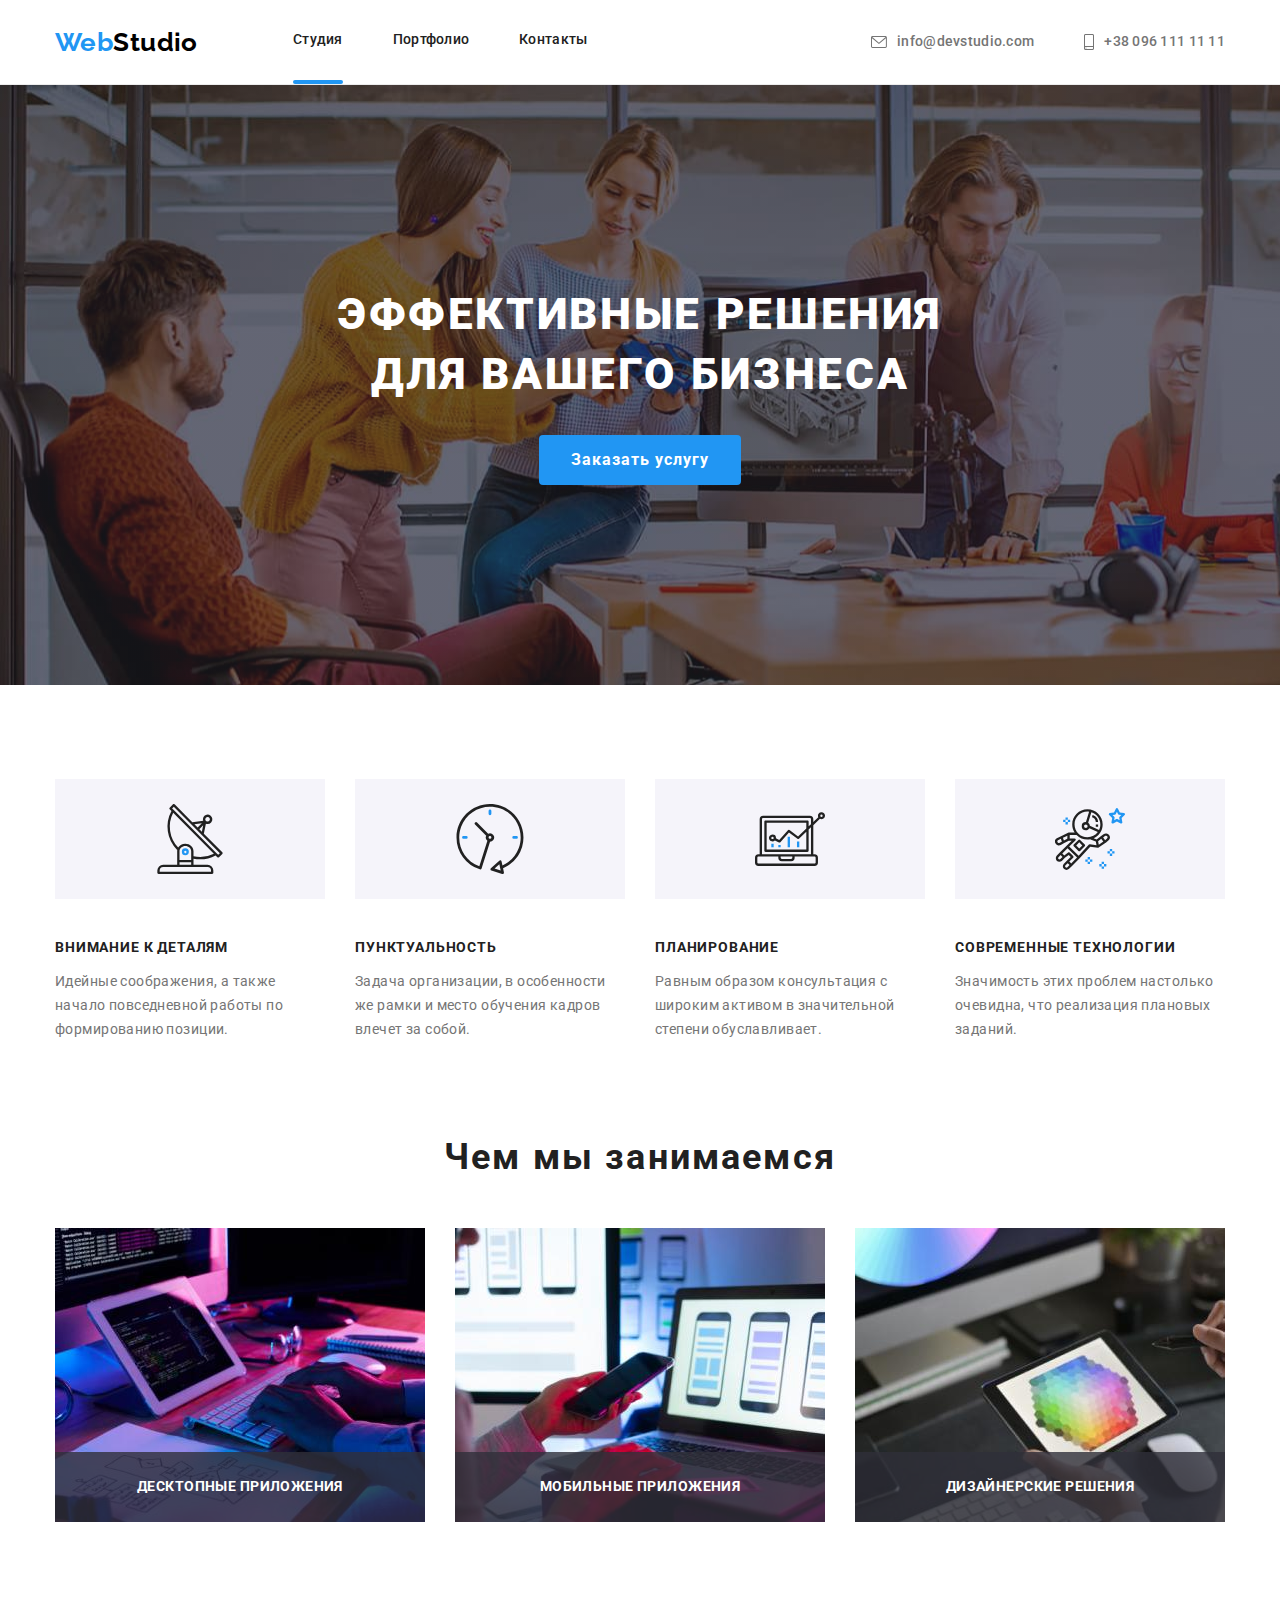
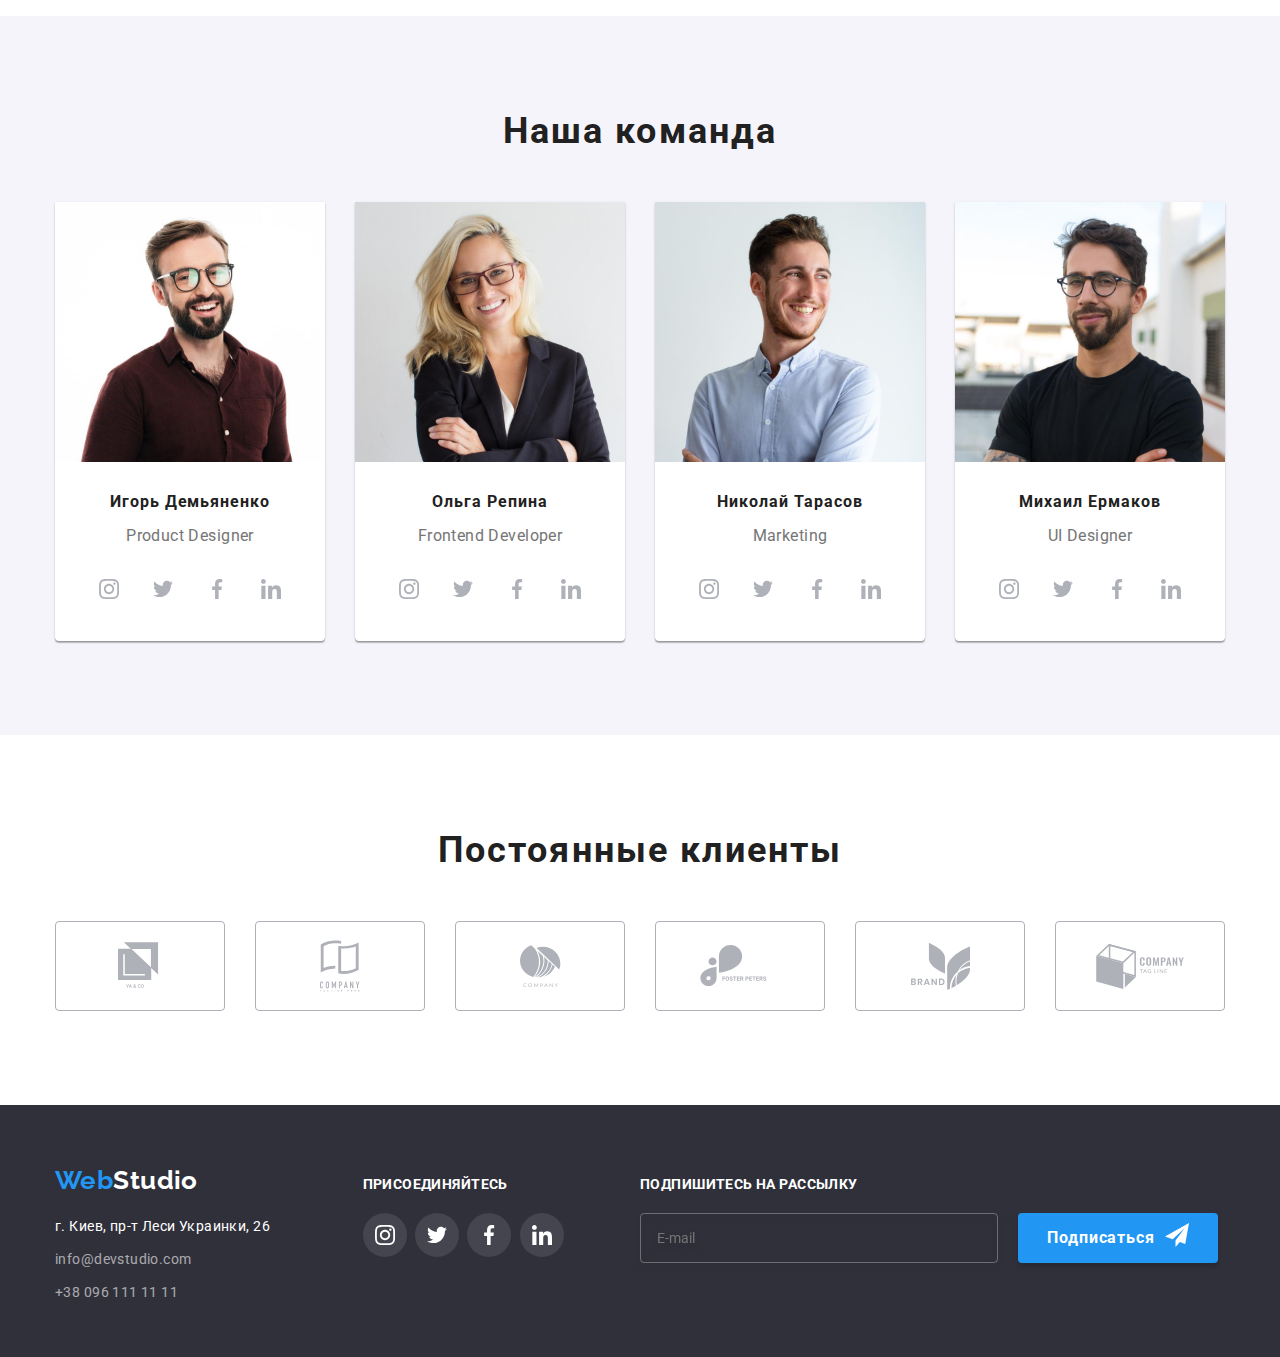
==== index.html @ 5f9aedff "Footer form finished" ====
<!DOCTYPE html>
<html lang="ru">
  <head>
    <meta charset="UTF-8" />
    <meta http-equiv="X-UA-Compatible" content="IE=edge" />
    <meta name="viewport" content="width=device-width, initial-scale=1.0" />
    <title>WebStudio</title>
    <link rel="preconnect" href="https://fonts.gstatic.com" />
    <link
      href="https://fonts.googleapis.com/css2?family=Raleway:wght@700&family=Roboto:wght@400;500;700;900&display=swap"
      rel="stylesheet"
    />
    <link
      rel="stylesheet"
      href="https://cdnjs.cloudflare.com/ajax/libs/modern-normalize/1.0.0/modern-normalize.min.css"
    />
    <link rel="stylesheet" href="./css/styles.css" />
  </head>
  <body>
    <!--header w/nav-->
    <header class="header">
      <div class="container">
        <nav class="header-nav">
          <!--Logo-->
          <div class="logo">
            <a class="link" href="index.html"
              ><span class="logo-start">Web</span><span class="logo-end">Studio</span>
            </a>
          </div>
          <!--Pages-nav-->
          <ul class="list pages-nav">
            <li class="item header-text current"><a class="link cont-link" href="index.html">Студия</a></li>
            <li class="item header-text"><a class="link cont-link" href="portfolio.html">Портфолио</a></li>
            <li class="item header-text"><a class="link cont-link" href="">Контакты</a></li>
          </ul>

          <!--Cont-nav-->
          <ul class="list cont-nav">
            <li class="item header-text">
              <a class="link cont-link" href="mailto:info@devstudio.com">
                <svg class="icon" width="16px " height="12px">
                  <use href="./img2/symbol-defs.svg#icon-envelope"></use>
                </svg>
                info@devstudio.com</a
              >
            </li>
            <li class="item header-text">
              <a class="link cont-link" href="tel:+380961111111">
                <svg class="icon" width="10px" height="16px">
                  <use href="./img2/symbol-defs.svg#icon-smartphone"></use>
                </svg>
                +38 096 111 11 11</a
              >
            </li>
          </ul>
        </nav>
      </div>
    </header>

    <!--Main-->
    <main>
      <!--Hero section-->
      <section class="hero">
        <div class="container">
          <h1 class="hero-title title">Эффективные решения для вашего бизнеса</h1>
          <button class="button-main" type="button" data-modal-open>Заказать услугу</button>
        </div>
      </section>

      <!--Our forces-->
      <section class="forces">
        <div class="container">
          <h2 class="section-title title visually-hidden">Наши преимущества</h2>
          <ul class="list grid-0">
            <li class="force f-icon0">
              <h3 class="forces-list title">Внимание к деталям</h3>
              <p>Идейные соображения, а также начало повседневной работы по формированию позиции.</p>
            </li>
            <li class="force f-icon1">
              <h3 class="forces-list title">Пунктуальность</h3>
              <p>Задача организации, в особенности же рамки и место обучения кадров влечет за собой.</p>
            </li>
            <li class="force f-icon2">
              <h3 class="forces-list title">Планирование</h3>
              <p>Равным образом консультация с широким активом в значительной степени обуславливает.</p>
            </li>
            <li class="force f-icon3">
              <h3 class="forces-list title">Современные технологии</h3>
              <p>Значимость этих проблем настолько очевидна, что реализация плановых заданий.</p>
            </li>
          </ul>
        </div>
      </section>

      <!--What do we do section-->

      <section class="we-do">
        <div class="container">
          <h2 class="section-title title">Чем мы занимаемся</h2>
          <ul class="list menu-wedo">
            <li class="work">
              <a class="link" href=""
                ><img src="./img1/box1res.jpg" alt="Сотрудник за офисным столом набирает текст" width="350"
              /></a>
              <div class="details">
                <h3 class="details-header">Десктопные приложения</h3>
              </div>
            </li>
            <li class="work">
              <a class="link" href=""
                ><img
                  src="./img1/box2res.jpg"
                  alt="Девушка смотрит на экран ноутбука и держит в руке телефон"
                  width="350"
              /></a>
              <div class="details">
                <h3 class="details-header">Мобильные приложения</h3>
              </div>
            </li>
            <li class="work">
              <a class="link" href=""
                ><img
                  src="./img1/box3res.jpg"
                  alt="Сотрудник сидит перед монитором и держит в руках планшет"
                  width="350"
              /></a>
              <div class="details">
                <h3 class="details-header">Дизайнерские решения</h3>
              </div>
            </li>
          </ul>
        </div>
      </section>

      <!--Our team section-->

      <section class="team">
        <div class="container">
          <h2 class="section-title title">Наша команда</h2>
          <ul class="list menu-team">
            <li class="team-mate">
              <img src="./img2/team1re.jpg" alt="Фото Игорь Демьяненко" width="250" />
              <div class="mate">
                <h3 class="team-list title">Игорь Демьяненко</h3>
                <p class="job-title">Product Designer</p>
                <ul class="list social-icons">
                  <li class="social-icons-item">
                    <a href="" class="social-icons-link" target="_blank" rel="noopener norefferer">
                      <svg class="icon">
                        <use href="./img2/symbol-defs.svg#icon-instagram"></use>
                      </svg>
                    </a>
                  </li>
                  <li class="social-icons-item">
                    <a href="" class="social-icons-link" target="_blank" rel="noopener norefferer">
                      <svg class="icon">
                        <use href="./img2/symbol-defs.svg#icon-twitter"></use>
                      </svg>
                    </a>
                  </li>
                  <li class="social-icons-item">
                    <a href="" class="social-icons-link" target="_blank" rel="noopener norefferer">
                      <svg class="icon">
                        <use href="./img2/symbol-defs.svg#icon-facebook"></use>
                      </svg>
                    </a>
                  </li>
                  <li class="social-icons-item">
                    <a href="" class="social-icons-link" target="_blank" rel="noopener norefferer">
                      <svg class="icon">
                        <use href="./img2/symbol-defs.svg#icon-linked"></use>
                      </svg>
                    </a>
                  </li>
                </ul>
              </div>
            </li>

            <li class="team-mate">
              <img src="./img2/team2re.jpg" alt="Фото " width="250" />
              <div class="mate">
                <h3 class="team-list title">Ольга Репина</h3>
                <p class="job-title">Frontend Developer</p>
                <ul class="list social-icons">
                  <li class="social-icons-item">
                    <a href="" class="social-icons-link" target="_blank" rel="noopener norefferer">
                      <svg class="icon">
                        <use href="./img2/symbol-defs.svg#icon-instagram"></use>
                      </svg>
                    </a>
                  </li>
                  <li class="social-icons-item">
                    <a href="" class="social-icons-link" target="_blank" rel="noopener norefferer">
                      <svg class="icon">
                        <use href="./img2/symbol-defs.svg#icon-twitter"></use>
                      </svg>
                    </a>
                  </li>
                  <li class="social-icons-item">
                    <a href="" class="social-icons-link" target="_blank" rel="noopener norefferer">
                      <svg class="icon">
                        <use href="./img2/symbol-defs.svg#icon-facebook"></use>
                      </svg>
                    </a>
                  </li>
                  <li class="social-icons-item">
                    <a href="" class="social-icons-link" target="_blank" rel="noopener norefferer">
                      <svg class="icon">
                        <use href="./img2/symbol-defs.svg#icon-linked"></use>
                      </svg>
                    </a>
                  </li>
                </ul>
              </div>
            </li>
            <li class="team-mate">
              <img src="./img2/team3re.jpg" alt="Фото Николай Тарасов" width="250" />
              <div class="mate">
                <h3 class="team-list title">Николай Тарасов</h3>
                <p class="job-title">Marketing</p>
                <ul class="list social-icons">
                  <li class="social-icons-item">
                    <a href="" class="social-icons-link" target="_blank" rel="noopener norefferer">
                      <svg class="icon">
                        <use href="./img2/symbol-defs.svg#icon-instagram"></use>
                      </svg>
                    </a>
                  </li>
                  <li class="social-icons-item">
                    <a href="" class="social-icons-link" target="_blank" rel="noopener norefferer">
                      <svg class="icon">
                        <use href="./img2/symbol-defs.svg#icon-twitter"></use>
                      </svg>
                    </a>
                  </li>
                  <li class="social-icons-item">
                    <a href="" class="social-icons-link" target="_blank" rel="noopener norefferer">
                      <svg class="icon">
                        <use href="./img2/symbol-defs.svg#icon-facebook"></use>
                      </svg>
                    </a>
                  </li>
                  <li class="social-icons-item">
                    <a href="" class="social-icons-link" target="_blank" rel="noopener norefferer">
                      <svg class="icon">
                        <use href="./img2/symbol-defs.svg#icon-linked"></use>
                      </svg>
                    </a>
                  </li>
                </ul>
              </div>
            </li>
            <li class="team-mate">
              <img src="./img2/team4re.jpg" alt="Фото Михаил Ермаков" width="250" />
              <div class="mate">
                <h3 class="team-list title">Михаил Ермаков</h3>
                <p class="job-title">UI Designer</p>
                <ul class="list social-icons">
                  <li class="social-icons-item">
                    <a href="" class="social-icons-link" target="_blank" rel="noopener norefferer">
                      <svg class="icon">
                        <use href="./img2/symbol-defs.svg#icon-instagram"></use>
                      </svg>
                    </a>
                  </li>
                  <li class="social-icons-item">
                    <a href="" class="social-icons-link" target="_blank" rel="noopener norefferer">
                      <svg class="icon">
                        <use href="./img2/symbol-defs.svg#icon-twitter"></use>
                      </svg>
                    </a>
                  </li>
                  <li class="social-icons-item">
                    <a href="" class="social-icons-link" target="_blank" rel="noopener norefferer">
                      <svg class="icon">
                        <use href="./img2/symbol-defs.svg#icon-facebook"></use>
                      </svg>
                    </a>
                  </li>
                  <li class="social-icons-item">
                    <a href="" class="social-icons-link" target="_blank" rel="noopener norefferer">
                      <svg class="icon">
                        <use href="./img2/symbol-defs.svg#icon-linked"></use>
                      </svg>
                    </a>
                  </li>
                </ul>
              </div>
            </li>
          </ul>
        </div>
      </section>

      <!-- Our clients section -->
      <section class="clients">
        <div class="container">
          <h2 class="section-title title">Постоянные клиенты</h2>
          <ul class="list clients-list">
            <li class="clients-item">
              <a href="" class="clients-icon-link" target="_blank" rel="noopener norefferer">
                <svg class="icon" width="44.27px" height="49.23">
                  <use href="./img2/symbol-defs.svg#icon-logo-1"></use>
                </svg>
              </a>
            </li>
            <li class="clients-item">
              <a href="" class="clients-icon-link" target="_blank" rel="noopener norefferer">
                <svg class="icon" width="40px" height="52px">
                  <use href="./img2/symbol-defs.svg#icon-logo-2"></use>
                </svg>
              </a>
            </li>
            <li class="clients-item">
              <a href="" class="clients-icon-link" target="_blank" rel="noopener norefferer">
                <svg class="icon" width="41px" height="42.6px">
                  <use href="./img2/symbol-defs.svg#icon-logo-3"></use>
                </svg>
              </a>
            </li>
            <li class="clients-item">
              <a href="" class="clients-icon-link" target="_blank" rel="noopener norefferer">
                <svg class="icon" width="79.66px" height="42.02px">
                  <use href="./img2/symbol-defs.svg#icon-logo-4"></use>
                </svg>
              </a>
            </li>
            <li class="clients-item">
              <a href="" class="clients-icon-link" target="_blank" rel="noopener norefferer">
                <svg class="icon" width="59px" height="47px">
                  <use href="./img2/symbol-defs.svg#icon-logo-5"></use>
                </svg>
              </a>
            </li>
            <li class="clients-item">
              <a href="" class="clients-icon-link" target="_blank" rel="noopener norefferer">
                <svg class="icon" width="88.48px" height="45.44px">
                  <use href="./img2/symbol-defs.svg#icon-logo-6"></use>
                </svg>
              </a>
            </li>
          </ul>
        </div>
      </section>
    </main>

     <!--Footer-->
     <footer class="footer">
      <div class="container">
        <div class="footer-grid">
          <div class="footer-socials">
            <div class="logo">
              <a class="link" href="index.html"
                ><span class="logo-start">Web</span><span class="logo-footer">Studio</span>
              </a>
            </div>
            <address>
              <ul class="list">
                <li class="footer-address"><a class="link cont-link" href=""> г. Киев, пр-т Леси Украинки, 26</a></li>
                <li class="footer-contacts">
                  <a class="link cont-link" href="mailto:info@devstudio.com">info@devstudio.com</a>
                </li>
                <li class="footer-contacts">
                  <a class="link cont-link" href="tel:+380961111111">+38 096 111 11 11</a>
                </li>
              </ul>
            </address>
          </div>
          <div class="footer-socials">
            <h2 class="footer-socials-title">Присоединяйтесь</h2>
            <ul class="socials-list">
              <li class="list socials-items">
                <a href="" class="link socials-items-link" target="_blank" rel="noopener norefferer">
                  <svg class="icon">
                    <use href="./img2/symbol-defs.svg#icon-instagram"></use>
                  </svg>
                </a>
              </li>
              <li class="list socials-items">
                <a href="" class="link socials-items-link" target="_blank" rel="noopener norefferer">
                  <svg class="icon">
                    <use href="./img2/symbol-defs.svg#icon-twitter"></use>
                  </svg>
                </a>
              </li>
              <li class="list socials-items">
                <a href="" class="link socials-items-link" target="_blank" rel="noopener norefferer">
                  <svg class="icon">
                    <use href="./img2/symbol-defs.svg#icon-facebook"></use>
                  </svg>
                </a>
              </li>
              <li class="list socials-items">
                <a href="" class="link socials-items-link" target="_blank" rel="noopener norefferer">
                  <svg class="icon">
                    <use href="./img2/symbol-defs.svg#icon-linked"></use>
                  </svg>
                </a>
              </li>
            </ul>
          </div>

          <div class="footer-socials signup">
            <h2 class="footer-socials-title">Подпишитесь на рассылку</h2>
            <form class="form" name="signup_form" autocomplete="off">
                <input 
                class="input-form"
                type="email" 
                name="email" 
                required
                placeholder="E-mail" 
                />
              <button class="subscribe-button" type="submit">
                <p class="subscribe">
                  Подписаться
                  <svg class="icon">
                    <use href="./img2/icons.svg#icon-send"></use>
                  </svg>
                </p>
              </button>
            </form>
          </div>
        </div>
      </div>
    </footer>
    <div class="backdrop is-hidden" data-modal>
      <div class="modal">
        <button class="close-button" data-modal-close>
          <svg class="icon" width="18px" height="18px">
            <use href="./img2/symbol-defs.svg#icon-close-black"></use>
          </svg>
        </button>
      </div>
    </div>
    <script src="./js/modal.js"></script>
  </body>
</html>
---- css/styles.css ----
:root {
  --main-text-color: #757575;
  --dark-bg-text-color: #ffffff;
  --title-color: #212121;
  --dark-background: #2f303a;
  --light-background: #f5f4fa;
  --accent-color: #2196f3;
  --timing-function: cubic-bezier(0.4, 0, 0.2, 1);
  --transition-duration: 250ms;
}

body {
  font-family: 'Roboto', sans-serif;
  font-size: 14px;
  font-weight: 400;
  line-height: 1.71;
  letter-spacing: 0.03em;
  color: var(--main-text-color);
}

/*Utilities*/
html {
  box-sizing: border-box;
}
*,
*::after,
*::before {
  box-sizing: inherit;
}

button {
  padding: 0;
  border: 0;
}

h1,
h2,
h3,
h4,
h5,
h6,
p,
ul {
  margin: 0;
  padding: 0;
 }

img {
  display: block;
  width: 100%;
  height: auto;
}

.visually-hidden {
  position: absolute !important;
  clip: rect(1px 1px 1px 1px);
  clip: rect(1px, 1px, 1px, 1px);
  padding: 0 !important;
  border: 0 !important;
  height: 1px !important;
  width: 1px !important;
  overflow: hidden;
}

address {
  font-style: normal;
}

.link {
  text-decoration: none;
  color: inherit;
}

.list {
  list-style: none;
  padding-left: 0;
  margin: 0;
}

.container {
  margin-right: auto;
  margin-left: auto;
  padding-left: 15px;
  padding-right: 15px;
  width: 1200px;
}

/* Social icons */

.social-icons {
  display: inline-flex;
}

.social-icons-link {
  display: flex;
  justify-content: center;
  align-items: center;
  width: 44px;
  height: 44px;
  border-radius: 50%;
  transition-property: background-color;
  transition-duration:var(--transition-duration);
  transition-timing-function:var(--timing-function);
}

.social-icons-link:hover,
.social-icons-link:focus {
   background-color: var(--accent-color);
}

.social-icons-link .icon {
  width: 20px;
  height: 20px;
  fill: #afb1b8;
  transition-property: fill;
  transition-duration: 250ms;
  transition-timing-function: cubic-bezier(0.4, 0, 0.2, 1);
}

.social-icons-link:hover .icon,
.social-icons-link:focus .icon {
  fill: #fff;
}

.social-icons-item + .social-icons-item {
  margin-left: 10px;
}

/*Header*/

.container .header-nav {
  display: flex;
  align-items: center;
}

.logo {
  width: 145px;
  height: 30px;
}

.header-text {
  font-weight: 500;
  line-height: 1.14;
  letter-spacing: 0.02em;
  color: var(--title-color);
}

.cont-nav .header-text {
  font-weight: 500;
  font-size: 14px;
  line-height: 1.14;
  letter-spacing: 0.02em;
  color: var(--main-text-color);
}

.cont-nav .icon {
  fill: currentColor;
}

.header-text .cont-link {
  display: flex;
  align-items: center;
  transition-property: color;
  transition-duration:var(--transition-duration);
  transition-timing-function:var(--timing-function);
}

.cont-link:hover,
.cont-link:focus {
    color: var(--accent-color);
}

.current:hover{
    color: var(--accent-color);
   
}
.current::after {
    content:"";
    height: 4px;
    border-radius: 2px;
    background-color: var(--accent-color);
    color: var(--accent-color);
    width: 100%;
    display: block;
    transition-property: color;
    transition-duration: var(--transition-duration);
    transition-timing-function:var(--timing-function);
}


.cont-link .icon {
  margin-right: 10px;
}

.pages-nav,
.cont-nav {
  display: flex;
}

.pages-nav .item:first-child {
  margin-left: 93px;
}

.cont-nav {
  margin-left: auto;
}

.pages-nav .item:not(:last-child),
.cont-nav .item:not(:last-child) {
  margin-right: 50px;
}

.pages-nav .link,
.cont-nav .link {
  padding-top: 32px;
  padding-bottom: 32px;
}

.header {
  border-bottom: 1px solid #ececec;
  background-color: #fff;
}



.logo-start {
  font-family: Raleway;
  font-weight: 700;
  font-size: 26px;
  line-height: 1.19;
  color: var(--accent-color);
}

.logo-end {
  font-family: Raleway;
  font-weight: 700;
  font-size: 26px;
  line-height: 1.19;
  color: #000000;
}

/*Hero*/

.hero .hero-title {
  font-weight: 900;
  font-size: 44px;
  line-height: 1.36;
  text-transform: uppercase;
  text-align: center;
  width: 696px;
  margin: 0 auto 30px;
  color: var(--dark-bg-text-color);
}

.hero {
  max-width: 1600px;
  padding-top: 200px;
  padding-bottom: 200px;
  margin-right: auto;
  margin-left: auto;
  background-color: #c4c4c4;
  background-image: linear-gradient(to left, rgba(47, 48, 58, 0.4), rgba(47, 48, 58, 0.4)), url(../img2/hero-img.jpg);
  background-repeat: no-repeat;
}

.hero .container {
  text-align: center;
}

.button-main {
  font-weight: 700;
  font-size: 16px;
  line-height: 1.87;
  letter-spacing: 0.06em;
  color: var(--dark-bg-text-color);
  background-color: var(--accent-color);

  padding: 10px 32px 10px 32px;
  border: var(--accent-color);
  border-radius: 4px;
  cursor: pointer;
  transition-property: background-color;
  transition-duration: var(--transition-duration);
  transition-timing-function: var(--timing-function);
}

.button-main:hover,
.button-main:focus {
  background-color: #188ce8;
}

/*Our forces section*/

.grid-0 {
  display: flex;
  flex-wrap: wrap;
  margin-left: -30px;
  margin-top: 0;
}

.force {
  flex-basis: calc((100% - 30px * 4) / 4);
  margin-left: 30px;
  margin-top: 0;
  box-sizing: border-box;
}

.forces {
  padding-top: 94px;
  background: #fff;
}

.forces-list {
  font-size: 14px;
  line-height: 1.71;
  text-transform: uppercase;
  margin-bottom: 10px;
}

.f-icon0::before {
  content: '';
  display: inline-block;
  width: 270px;
  height: 120px;
  margin-bottom: 30px;
  background-repeat: no-repeat;
  background-position: center;
  background-color: var(--light-background);
  background-image: url(../img2/antenna.svg);
}

.f-icon1::before {
  content: '';
  display: inline-block;
  width: 270px;
  height: 120px;
  margin-bottom: 30px;
  background-repeat: no-repeat;
  background-position: center;
  background-color: var(--light-background);
  background-image: url(../img2/clock.svg);
}

.f-icon2::before {
  content: '';
  display: inline-block;
  width: 270px;
  height: 120px;
  margin-bottom: 30px;
  background-repeat: no-repeat;
  background-position: center;
  background-color: var(--light-background);
  background-image: url(../img2/diagram.svg);
}

.f-icon3::before {
  content: '';
  display: inline-block;
  width: 270px;
  height: 120px;
  margin-bottom: 30px;
  background-repeat: no-repeat;
  background-position: center;
  background-color: var(--light-background);
  background-image: url(../img2/astronaut.svg);
}

/*We do section*/

.we-do .menu-wedo {
  display: flex;
  margin-top: 50px;
}

.we-do {
  padding-top: 94px;
  padding-bottom: 94px;
  background: #fff;
}

.work:not(:last-child) {
  margin-right: 30px;
}

.work {
  position: relative;
}

.details {
  position: absolute;
  bottom: 0;
  left: 0;
  right: 0;
  background-color: rgba(47, 48, 58, 0.8);
  padding-top: 27px;
  padding-bottom: 27px;
  pointer-events: none
}

.details-header {
  font-weight: 700;
  font-size: 14px;
  line-height: 1.14;
  text-align: center;
  text-transform: uppercase;
  color: var(--dark-bg-text-color);
}

/*Our team section*/

.team {
  padding-top: 94px;
  padding-bottom: 94px;
  background: var(--light-background);
}

.menu-team {
  display: flex;
  flex-wrap: wrap;
  margin-left: -30px;
  margin-top: 0;
}

.team-mate {
  flex-basis: calc((100% - 30px * 4) / 4);
  margin-left: 30px;
  margin-top: 50px;
  text-align: center;
  background: #ffffff;
  box-shadow: 0px 1px 3px rgba(0, 0, 0, 0.12), 0px 1px 1px rgba(0, 0, 0, 0.14), 0px 2px 1px rgba(0, 0, 0, 0.2);
  border-radius: 0px 0px 4px 4px;
  box-sizing: border-box;
}

.job-title {
  margin-top: 10px;
  margin-bottom: 16px;
}

.mate {
  padding-top: 30px;
  padding-bottom: 30px;
}

.job-title,
.project-name {
  font-weight: 400;
  font-size: 16px;
  line-height: 1.87;
}

.team-list {
  font-weight: 500;
  font-size: 16px;
  line-height: 1.187;
  text-align: center;
  letter-spacing: 0.03em;
}

/* Our clients section */

.clients {
  padding-top: 94px;
  padding-bottom: 94px;
}

.clients-list {
  display: flex;
  flex-wrap: wrap;
  margin-left: -30px;
}

.clients-item .icon {
  fill: #afb1b8;
}

.clients-icon-link {
  display: flex;
  justify-content: center;
  align-items: center;
  flex-basis: calc((100% - 30px * 6) / 6);
  margin-left: 30px;
  margin-top: 50px;
  width: 170px;
  height: 90px;
  border: 1px solid #afb1b8;
  border-radius: 4px;
  fill: #afb1b8;
  transition-property: border ;
  transition-duration:var(--transition-duration);
  transition-timing-function:var(--timing-function);
}

.clients-icon-link:hover,
.clients-icon-link:focus {
  border: 1px solid var(--accent-color);
}

.clients-icon-link .icon {
  transition-property: fill;
  transition-duration:var(--transition-duration);
  transition-timing-function:var(--timing-function);
}

.clients-icon-link:hover .icon,
.clients-icon-link:focus .icon {
fill: var(--accent-color);
}

/*Port nav*/

.projects {
  padding-bottom: 94px;
  padding-top: 94px;
  background-color: #fff;
}

.projects .site-list {
  display: flex;
  align-items: center;
  justify-content: center;
  margin-bottom: 50px;
}

.button {
  font-family: 'Roboto', sans-serif;
  font-style: normal;
  font-weight: 500;
  font-size: 16px;
  line-height: 1.62;
  text-align: center;
  color: var(--title-color);
  background-color: var(--light-background);
  padding: 6px 22px;
  border-radius: 4px;
  cursor: pointer;
  transition: background-color var(--transition-duration) var(--timing-function), color var(--transition-duration) var(--timing-function),
  box-shadow var(--transition-duration) var(--timing-function);
}

.button:hover,
button:focus {
  background-color: var(--accent-color);
  color: var(--dark-bg-text-color);
  box-shadow: 0px 3px 1px rgba(0, 0, 0, 0.1), 0px 1px 2px rgba(0, 0, 0, 0.08), 0px 2px 2px rgba(0, 0, 0, 0.12);
}

.item-list:not(:last-child):not(:last-child) {
  margin-right: 8px;
}

.title {
  font-weight: 700;
  color: var(--title-color);
  letter-spacing: 0.06em;
}

.section-title {
  font-size: 36px;
  line-height: 1.17;
  text-align: center;
}

/*Projects section*/

.grid {
  display: flex;
  flex-wrap: wrap;
  margin-left: -30px;
  margin-top: -30px;
}

.pro-item {
  flex-basis: calc((100% - 30px * 3) / 3);
  margin-left: 30px;
  margin-top: 30px;
  background: #ffffff;
  border: 1px solid #eeeeee;
  box-sizing: border-box;
  transition: box-shadow var(--transition-duration) var(--timing-function);

}


.pro-item:hover,
.pro-link:focus .pro-item {
  box-shadow: 0px 1px 1px rgba(0, 0, 0, 0.12), 0px 4px 4px rgba(0, 0, 0, 0.06), 1px 4px 6px rgba(0, 0, 0, 0.16);
}

.card-img::before {
  content: "";
  position: absolute;
  width: 100%;
  height: 100%;
  background: rgba(33, 150, 243, 0.9);
  transform: translateY(100%);
  transition: transform var(--transition-duration) var(--timing-function);
}

.pro-item:hover .card-img::before,
.pro-item:focus .card-img::before {
  opacity: 1;
  transform: translateY(0);
}

.card-img {
  position: relative;
  display:flex;
  align-items: center;
  justify-content: center;
  overflow: hidden;
}

.card-text   {
  position: absolute;
  width: 322px;
  height: 168px;
  font-size: 18px;
  line-height: 1.56;
  color: var(--dark-bg-text-color);
  opacity: 0;
  transform: translateY(100%);
  transition: transform var(--transition-duration) var(--timing-function);
}

.pro-item:hover .card-text {
  opacity: 1;
  transform: translateY(0);

}

.pro-name {
  padding: 20px 24px;
}

.projects-list {
  font-size: 18px;
  line-height: 2;
}

/*Footer*/

.footer {
  height: 252px;
  padding-top: 60px;
  padding-bottom: 60px;
  background-color: var(--dark-background);
}
.footer .logo {
  margin-bottom: 20px;
}

.footer-address,
.footer-contacts:not(:last-child) {
  margin-bottom: 9px;
}

.logo-footer {
  font-family: Raleway;
  font-weight: 700;
  font-size: 26px;
  line-height: 1.19;
  color: #fff;
}

.footer-address {
  font-weight: 400;
  font-size: 14px;
  line-height: 1.71;
  color: var(--dark-bg-text-color);
}

.footer-contacts {
  font-weight: 400;
  font-size: 14px;
  line-height: 1.71;
  color: rgba(255, 255, 255, 0.6);
}

.footer-grid {
  display: flex;
  flex-wrap: wrap;
  /* justify-content: space-between; */
  margin-left: -30px;
}

.footer-socials {
  flex-basis:calc((50% - 45px) / 2);
  margin-left: 30px;
}

.footer-socials:last-child {
  flex-basis:calc(50% - 15px);
  margin-left: 0;
  
}

.footer-socials-title {
  font-weight: 700;
  font-size: 14px;
  line-height: 1.14;
  margin-top: 12px;
  margin-bottom: 20px;
  text-transform: uppercase;
  color: var(--dark-bg-text-color);
}

.socials-items .icon {
  width: 20px;
  height: 20px;
  fill: #fff;
}

.socials-items {
  display: inline-flex;
}

.socials-items-link {
  display: flex;
  justify-content: center;
  align-items: center;
  width: 44px;
  height: 44px;
  background: rgba(255, 255, 255, 0.1);
  border-radius: 50%;
  transition: background-color var(--transition-duration) var(--timing-function);

}

.socials-items-link:hover,
.socials-items-link:focus {
  background-color: var(--accent-color);
}

.socials-items:nth-child(n + 2) {
  margin-left: 5px;
}

.form {
  display: flex;
}

.input-form {
  width: 358px;
  height: 50px;
  padding-bottom: 15px;
  padding-top: 15px;
  padding-left: 16px;
  background: transparent;
  border: 1px solid rgba(255, 255, 255, 0.3);
  box-sizing: border-box;
  filter: drop-shadow(0px 4px 4px rgba(0, 0, 0, 0.15));
  border-radius: 4px;
}

.subscribe-button {

color:var(--dark-bg-text-color);
width: 200px;
height: 50px;
margin-left: 20px;
background: #2196F3;
box-shadow: 0px 4px 4px rgba(0, 0, 0, 0.15);
border-radius: 4px;
}

.subscribe {
  display: flex;
  vertical-align: middle;
  /* align-items: center; */
  justify-content: center;
  font-weight: 700;
font-size: 16px;
line-height: 1.87;
letter-spacing: 0.06em;
}

.subscribe .icon {
  width: 24px;
  height: 24px;
  margin-left: 10px;
  fill: #fff;
}


/* Modal window */

.backdrop {
  position: fixed;
  top: 0;
  left: 0;
  width: 100%;
  height: 100%;
  background: rgba(0, 0, 0, 0.2);
  opacity: 1;
  transition: opacity var(--transition-duration) ease-out 200ms;
  
}

.backdrop.is-hidden {
  opacity: 0;
  pointer-events: none;
}

.is-hidden.modal {
  transform: translateX(0, -100%) scale(0.2);
}

.modal {
  position: absolute;
  top: 50%;
  left: 50%;
  transform: translate(-50%, -50%) scale(1);
  width: 528px;
  height: 581px;
  padding: 40px;
  background: #FFFFFF;
box-shadow: 0px 1px 3px rgba(0, 0, 0, 0.12), 0px 1px 1px rgba(0, 0, 0, 0.14), 0px 2px 1px rgba(0, 0, 0, 0.2);
border-radius: 4px;
transform: translateX(0, -100%) scale(0.2);
transition: transform var(--transition-duration) ease-in-out 300ms;
}

.close-button {
  position: absolute;
  top: 8px;
  right: 8px;
  display: flex;
  align-items: center;
  justify-content: center;
  width: 30px;
  height: 30px;
  border-radius: 50%;
  background: #FFFFFF;
  border: 1px solid rgba(0, 0, 0, 0.1);
  box-sizing: border-box;
}
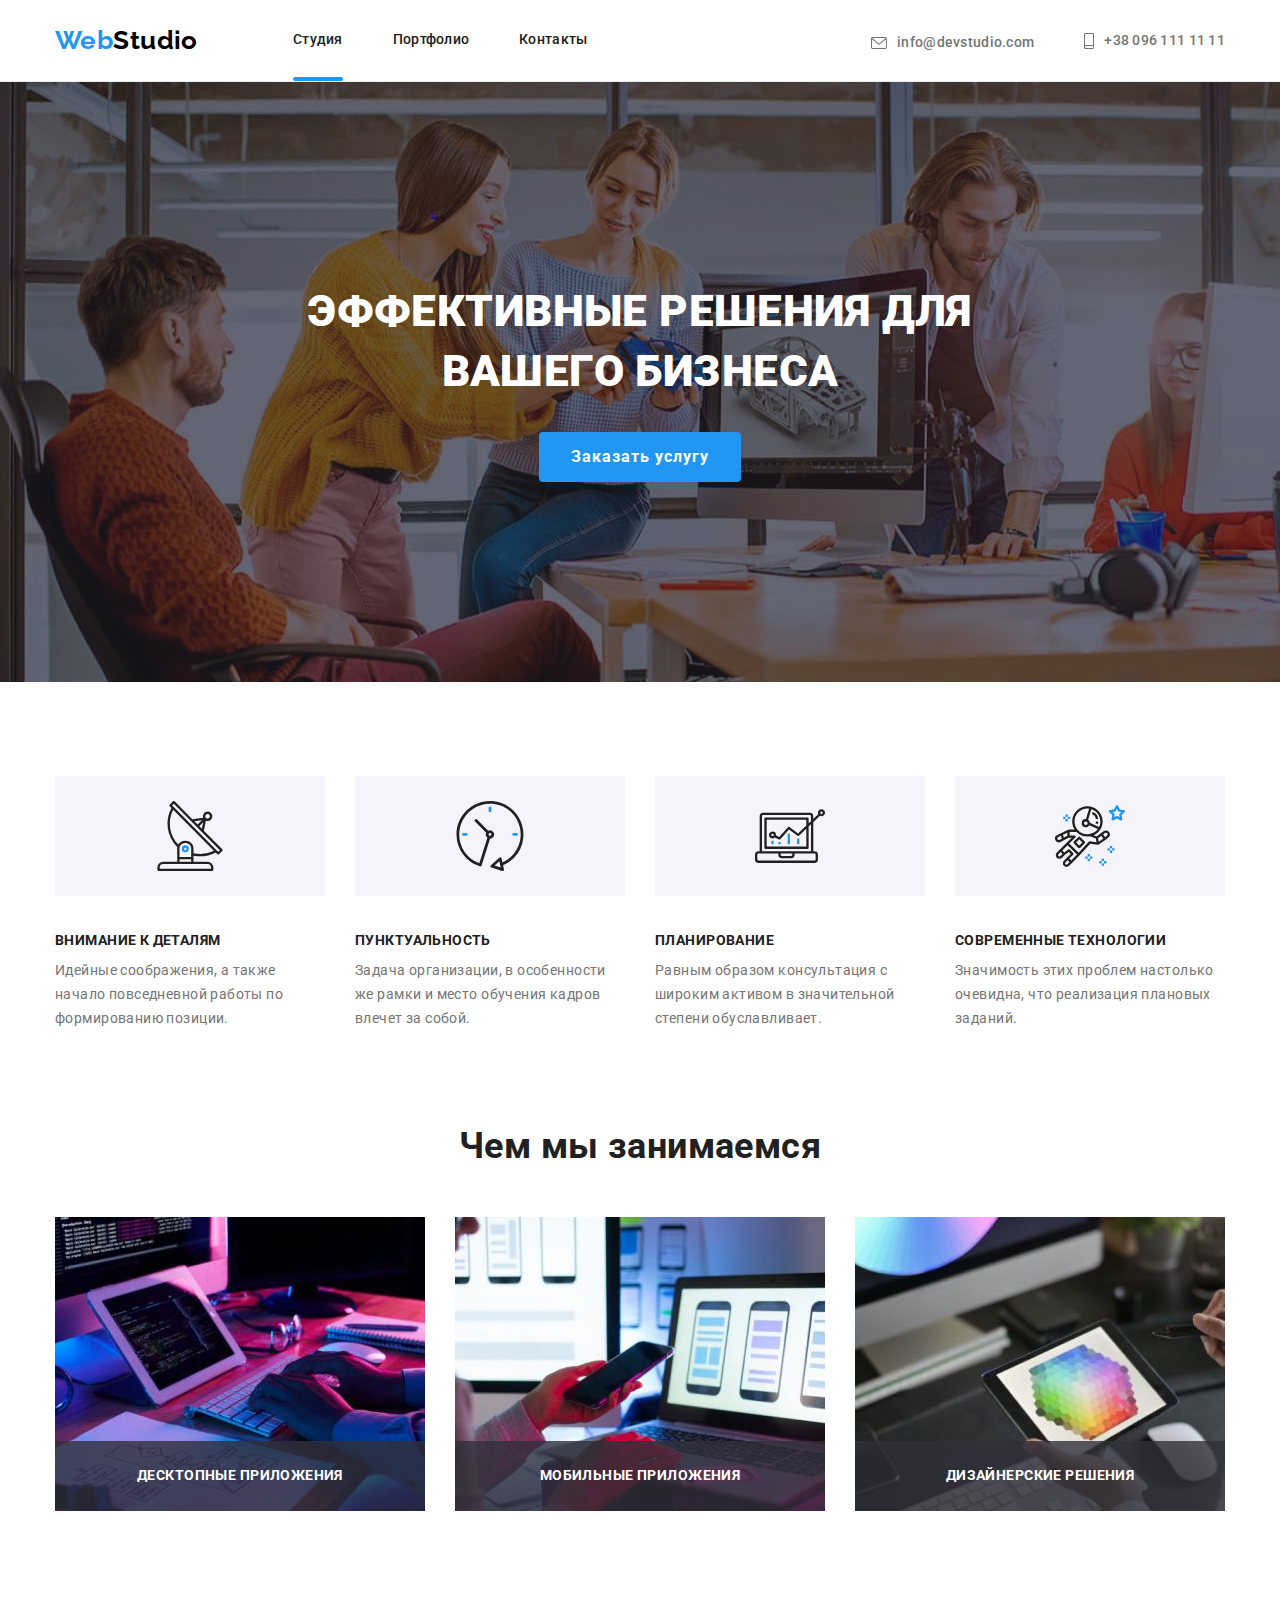
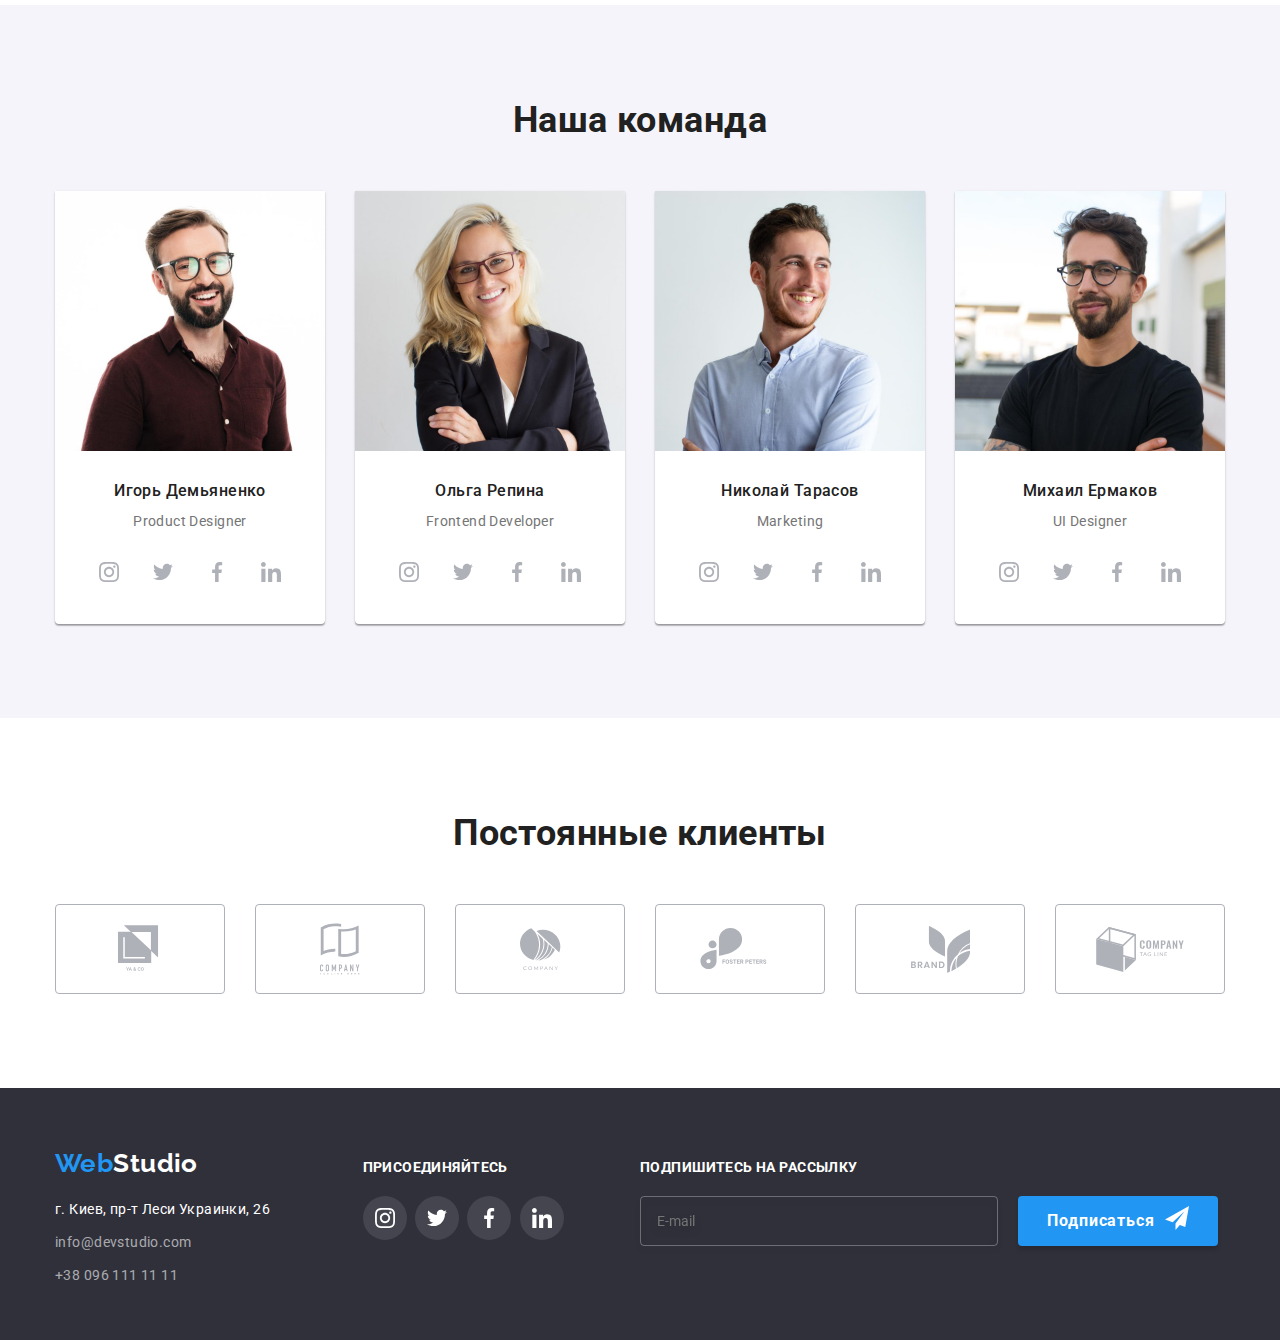
==== commit a0c7ccdd: "BEM up to Portfolio" ====
--- a/index.html
+++ b/index.html
@@ -20,33 +20,34 @@
     <!--header w/nav-->
     <header class="header">
       <div class="container">
-        <nav class="header-nav">
+        <nav class="navigation">
           <!--Logo-->
           <div class="logo">
             <a class="link" href="index.html"
-              ><span class="logo-start">Web</span><span class="logo-end">Studio</span>
+              ><span class="logostart">Web</span><span class="header__logoend">Studio</span>
             </a>
           </div>
+
           <!--Pages-nav-->
-          <ul class="list pages-nav">
-            <li class="item header-text current"><a class="link cont-link" href="index.html">Студия</a></li>
-            <li class="item header-text"><a class="link cont-link" href="portfolio.html">Портфолио</a></li>
-            <li class="item header-text"><a class="link cont-link" href="">Контакты</a></li>
+          <ul class="list header-menu">
+            <li class="header__item header-menu__text header--current"><a class="link header-menu__link" href="index.html">Студия</a></li>
+            <li class="header__item header-menu__text"><a class="link header-menu__link" href="portfolio.html">Портфолио</a></li>
+            <li class="header__item header-menu__text"><a class="link header-menu__link" href="">Контакты</a></li>
           </ul>
 
           <!--Cont-nav-->
-          <ul class="list cont-nav">
-            <li class="item header-text">
-              <a class="link cont-link" href="mailto:info@devstudio.com">
-                <svg class="icon" width="16px " height="12px">
+          <ul class="list header-cont">
+            <li class="header__item header-cont__text">
+              <a class="link header-cont__link" href="mailto:info@devstudio.com">
+                <svg class="header-cont__icon" width="16px " height="12px">
                   <use href="./img2/symbol-defs.svg#icon-envelope"></use>
                 </svg>
                 info@devstudio.com</a
               >
-            </li>
-            <li class="item header-text">
-              <a class="link cont-link" href="tel:+380961111111">
-                <svg class="icon" width="10px" height="16px">
+            </li> 
+            <li class="header__item header-cont__text">
+              <a class="link header-cont__link" href="tel:+380961111111">
+                <svg class="header-cont__icon" width="10px" height="16px">
                   <use href="./img2/symbol-defs.svg#icon-smartphone"></use>
                 </svg>
                 +38 096 111 11 11</a
@@ -62,30 +63,30 @@
       <!--Hero section-->
       <section class="hero">
         <div class="container">
-          <h1 class="hero-title title">Эффективные решения для вашего бизнеса</h1>
-          <button class="button-main" type="button" data-modal-open>Заказать услугу</button>
+          <h1 class="hero__title">Эффективные решения для вашего бизнеса</h1>
+          <button class="hero__button" type="button" data-modal-open>Заказать услугу</button>
         </div>
       </section>
 
       <!--Our forces-->
       <section class="forces">
         <div class="container">
-          <h2 class="section-title title visually-hidden">Наши преимущества</h2>
-          <ul class="list grid-0">
-            <li class="force f-icon0">
-              <h3 class="forces-list title">Внимание к деталям</h3>
+          <h2 class="forces__title visually-hidden">Наши преимущества</h2>
+          <ul class="list advantages">
+            <li class="advantages__force advantages__icon0">
+              <h3 class="forces__title">Внимание к деталям</h3>
               <p>Идейные соображения, а также начало повседневной работы по формированию позиции.</p>
             </li>
-            <li class="force f-icon1">
-              <h3 class="forces-list title">Пунктуальность</h3>
+            <li class="advantages__force advantages__icon1">
+              <h3 class="forces__title">Пунктуальность</h3>
               <p>Задача организации, в особенности же рамки и место обучения кадров влечет за собой.</p>
             </li>
-            <li class="force f-icon2">
-              <h3 class="forces-list title">Планирование</h3>
+            <li class="advantages__force advantages__icon2">
+              <h3 class="forces__title">Планирование</h3>
               <p>Равным образом консультация с широким активом в значительной степени обуславливает.</p>
             </li>
-            <li class="force f-icon3">
-              <h3 class="forces-list title">Современные технологии</h3>
+            <li class="advantages__force advantages__icon3">
+              <h3 class="forces__title">Современные технологии</h3>
               <p>Значимость этих проблем настолько очевидна, что реализация плановых заданий.</p>
             </li>
           </ul>
@@ -94,38 +95,38 @@
 
       <!--What do we do section-->
 
-      <section class="we-do">
+      <section class="wedo">
         <div class="container">
-          <h2 class="section-title title">Чем мы занимаемся</h2>
-          <ul class="list menu-wedo">
-            <li class="work">
+          <h2 class="section-title">Чем мы занимаемся</h2>
+          <ul class="list wedo-menu">
+            <li class="wedo-menu__work">
               <a class="link" href=""
                 ><img src="./img1/box1res.jpg" alt="Сотрудник за офисным столом набирает текст" width="350"
               /></a>
-              <div class="details">
-                <h3 class="details-header">Десктопные приложения</h3>
-              </div>
-            </li>
-            <li class="work">
+              <div class="wedo-menu__details">
+                <h3 class="wedo-menu__header">Десктопные приложения</h3>
+              </div>
+            </li>
+            <li class="wedo-menu__work">
               <a class="link" href=""
                 ><img
                   src="./img1/box2res.jpg"
                   alt="Девушка смотрит на экран ноутбука и держит в руке телефон"
                   width="350"
               /></a>
-              <div class="details">
-                <h3 class="details-header">Мобильные приложения</h3>
-              </div>
-            </li>
-            <li class="work">
+              <div class="wedo-menu__details">
+                <h3 class="wedo-menu__header">Мобильные приложения</h3>
+              </div>
+            </li>
+            <li class="wedo-menu__work">
               <a class="link" href=""
                 ><img
                   src="./img1/box3res.jpg"
                   alt="Сотрудник сидит перед монитором и держит в руках планшет"
                   width="350"
               /></a>
-              <div class="details">
-                <h3 class="details-header">Дизайнерские решения</h3>
+              <div class="wedo-menu__details">
+                <h3 class="wedo-menu__header">Дизайнерские решения</h3>
               </div>
             </li>
           </ul>
@@ -134,40 +135,40 @@
 
       <!--Our team section-->
 
-      <section class="team">
+      <section class="team-section">
         <div class="container">
-          <h2 class="section-title title">Наша команда</h2>
-          <ul class="list menu-team">
-            <li class="team-mate">
+          <h2 class="section-title">Наша команда</h2>
+          <ul class="list team">
+            <li class="team__mate">
               <img src="./img2/team1re.jpg" alt="Фото Игорь Демьяненко" width="250" />
-              <div class="mate">
-                <h3 class="team-list title">Игорь Демьяненко</h3>
-                <p class="job-title">Product Designer</p>
+              <div class="team__info">
+                <h3 class="team__name">Игорь Демьяненко</h3>
+                <p class="team__position">Product Designer</p>
                 <ul class="list social-icons">
-                  <li class="social-icons-item">
-                    <a href="" class="social-icons-link" target="_blank" rel="noopener norefferer">
-                      <svg class="icon">
+                  <li class="social-icons__item">
+                    <a href="" class="social-icons__link" target="_blank" rel="noopener norefferer">
+                      <svg class="social-icons__icon">
                         <use href="./img2/symbol-defs.svg#icon-instagram"></use>
                       </svg>
                     </a>
                   </li>
-                  <li class="social-icons-item">
-                    <a href="" class="social-icons-link" target="_blank" rel="noopener norefferer">
-                      <svg class="icon">
+                  <li class="social-icons__item">
+                    <a href="" class="social-icons__link" target="_blank" rel="noopener norefferer">
+                      <svg class="social-icons__icon">
                         <use href="./img2/symbol-defs.svg#icon-twitter"></use>
                       </svg>
                     </a>
                   </li>
-                  <li class="social-icons-item">
-                    <a href="" class="social-icons-link" target="_blank" rel="noopener norefferer">
-                      <svg class="icon">
+                  <li class="social-icons__item">
+                    <a href="" class="social-icons__link" target="_blank" rel="noopener norefferer">
+                      <svg class="social-icons__icon">
                         <use href="./img2/symbol-defs.svg#icon-facebook"></use>
                       </svg>
                     </a>
                   </li>
-                  <li class="social-icons-item">
-                    <a href="" class="social-icons-link" target="_blank" rel="noopener norefferer">
-                      <svg class="icon">
+                  <li class="social-icons__item">
+                    <a href="" class="social-icons__link" target="_blank" rel="noopener norefferer">
+                      <svg class="social-icons__icon">
                         <use href="./img2/symbol-defs.svg#icon-linked"></use>
                       </svg>
                     </a>
@@ -176,36 +177,36 @@
               </div>
             </li>
 
-            <li class="team-mate">
+            <li class="team__mate">
               <img src="./img2/team2re.jpg" alt="Фото " width="250" />
-              <div class="mate">
-                <h3 class="team-list title">Ольга Репина</h3>
-                <p class="job-title">Frontend Developer</p>
+              <div class="team__info">
+                <h3 class="team__name">Ольга Репина</h3>
+                <p class="team__position">Frontend Developer</p>
                 <ul class="list social-icons">
-                  <li class="social-icons-item">
-                    <a href="" class="social-icons-link" target="_blank" rel="noopener norefferer">
-                      <svg class="icon">
+                  <li class="social-icons__item">
+                    <a href="" class="social-icons__link" target="_blank" rel="noopener norefferer">
+                      <svg class="social-icons__icon">
                         <use href="./img2/symbol-defs.svg#icon-instagram"></use>
                       </svg>
                     </a>
                   </li>
-                  <li class="social-icons-item">
-                    <a href="" class="social-icons-link" target="_blank" rel="noopener norefferer">
-                      <svg class="icon">
+                  <li class="social-icons__item">
+                    <a href="" class="social-icons__link" target="_blank" rel="noopener norefferer">
+                      <svg class="social-icons__icon">
                         <use href="./img2/symbol-defs.svg#icon-twitter"></use>
                       </svg>
                     </a>
                   </li>
-                  <li class="social-icons-item">
-                    <a href="" class="social-icons-link" target="_blank" rel="noopener norefferer">
-                      <svg class="icon">
+                  <li class="social-icons__item">
+                    <a href="" class="social-icons__link" target="_blank" rel="noopener norefferer">
+                      <svg class="social-icons__icon">
                         <use href="./img2/symbol-defs.svg#icon-facebook"></use>
                       </svg>
                     </a>
                   </li>
-                  <li class="social-icons-item">
-                    <a href="" class="social-icons-link" target="_blank" rel="noopener norefferer">
-                      <svg class="icon">
+                  <li class="social-icons__item">
+                    <a href="" class="social-icons__link" target="_blank" rel="noopener norefferer">
+                      <svg class="social-icons__icon">
                         <use href="./img2/symbol-defs.svg#icon-linked"></use>
                       </svg>
                     </a>
@@ -213,36 +214,36 @@
                 </ul>
               </div>
             </li>
-            <li class="team-mate">
+            <li class="team__mate">
               <img src="./img2/team3re.jpg" alt="Фото Николай Тарасов" width="250" />
-              <div class="mate">
-                <h3 class="team-list title">Николай Тарасов</h3>
-                <p class="job-title">Marketing</p>
+              <div class="team__info">
+                <h3 class="team__name">Николай Тарасов</h3>
+                <p class="team__position">Marketing</p>
                 <ul class="list social-icons">
-                  <li class="social-icons-item">
-                    <a href="" class="social-icons-link" target="_blank" rel="noopener norefferer">
-                      <svg class="icon">
+                  <li class="social-icons__item">
+                    <a href="" class="social-icons__link" target="_blank" rel="noopener norefferer">
+                      <svg class="social-icons__icon">
                         <use href="./img2/symbol-defs.svg#icon-instagram"></use>
                       </svg>
                     </a>
                   </li>
-                  <li class="social-icons-item">
-                    <a href="" class="social-icons-link" target="_blank" rel="noopener norefferer">
-                      <svg class="icon">
+                  <li class="social-icons__item">
+                    <a href="" class="social-icons__link" target="_blank" rel="noopener norefferer">
+                      <svg class="social-icons__icon">
                         <use href="./img2/symbol-defs.svg#icon-twitter"></use>
                       </svg>
                     </a>
                   </li>
-                  <li class="social-icons-item">
-                    <a href="" class="social-icons-link" target="_blank" rel="noopener norefferer">
-                      <svg class="icon">
+                  <li class="social-icons__item">
+                    <a href="" class="social-icons__link" target="_blank" rel="noopener norefferer">
+                      <svg class="social-icons__icon">
                         <use href="./img2/symbol-defs.svg#icon-facebook"></use>
                       </svg>
                     </a>
                   </li>
-                  <li class="social-icons-item">
-                    <a href="" class="social-icons-link" target="_blank" rel="noopener norefferer">
-                      <svg class="icon">
+                  <li class="social-icons__item">
+                    <a href="" class="social-icons__link" target="_blank" rel="noopener norefferer">
+                      <svg class="social-icons__icon">
                         <use href="./img2/symbol-defs.svg#icon-linked"></use>
                       </svg>
                     </a>
@@ -250,36 +251,36 @@
                 </ul>
               </div>
             </li>
-            <li class="team-mate">
+            <li class="team__mate">
               <img src="./img2/team4re.jpg" alt="Фото Михаил Ермаков" width="250" />
-              <div class="mate">
-                <h3 class="team-list title">Михаил Ермаков</h3>
-                <p class="job-title">UI Designer</p>
+              <div class="team__info">
+                <h3 class="team__name">Михаил Ермаков</h3>
+                <p class="team__position">UI Designer</p>
                 <ul class="list social-icons">
-                  <li class="social-icons-item">
-                    <a href="" class="social-icons-link" target="_blank" rel="noopener norefferer">
-                      <svg class="icon">
+                  <li class="social-icons__item">
+                    <a href="" class="social-icons__link" target="_blank" rel="noopener norefferer">
+                      <svg class="social-icons__icon">
                         <use href="./img2/symbol-defs.svg#icon-instagram"></use>
                       </svg>
                     </a>
                   </li>
-                  <li class="social-icons-item">
-                    <a href="" class="social-icons-link" target="_blank" rel="noopener norefferer">
-                      <svg class="icon">
+                  <li class="social-icons__item">
+                    <a href="" class="social-icons__link" target="_blank" rel="noopener norefferer">
+                      <svg class="social-icons__icon">
                         <use href="./img2/symbol-defs.svg#icon-twitter"></use>
                       </svg>
                     </a>
                   </li>
-                  <li class="social-icons-item">
-                    <a href="" class="social-icons-link" target="_blank" rel="noopener norefferer">
-                      <svg class="icon">
+                  <li class="social-icons__item">
+                    <a href="" class="social-icons__link" target="_blank" rel="noopener norefferer">
+                      <svg class="social-icons__icon">
                         <use href="./img2/symbol-defs.svg#icon-facebook"></use>
                       </svg>
                     </a>
                   </li>
-                  <li class="social-icons-item">
-                    <a href="" class="social-icons-link" target="_blank" rel="noopener norefferer">
-                      <svg class="icon">
+                  <li class="social-icons__item">
+                    <a href="" class="social-icons__link" target="_blank" rel="noopener norefferer">
+                      <svg class="social-icons__icon">
                         <use href="./img2/symbol-defs.svg#icon-linked"></use>
                       </svg>
                     </a>
@@ -292,48 +293,49 @@
       </section>
 
       <!-- Our clients section -->
+
       <section class="clients">
         <div class="container">
-          <h2 class="section-title title">Постоянные клиенты</h2>
-          <ul class="list clients-list">
-            <li class="clients-item">
-              <a href="" class="clients-icon-link" target="_blank" rel="noopener norefferer">
-                <svg class="icon" width="44.27px" height="49.23">
+          <h2 class="section-title">Постоянные клиенты</h2>
+          <ul class="list clients__list">
+            <li class="clients__item">
+              <a href="" class="clients__link" target="_blank" rel="noopener norefferer">
+                <svg class="clients__icon" width="44.27px" height="49.23">
                   <use href="./img2/symbol-defs.svg#icon-logo-1"></use>
                 </svg>
               </a>
             </li>
-            <li class="clients-item">
-              <a href="" class="clients-icon-link" target="_blank" rel="noopener norefferer">
-                <svg class="icon" width="40px" height="52px">
+            <li class="clients__item">
+              <a href="" class="clients__link" target="_blank" rel="noopener norefferer">
+                <svg class="clients__icon" width="40px" height="52px">
                   <use href="./img2/symbol-defs.svg#icon-logo-2"></use>
                 </svg>
               </a>
             </li>
-            <li class="clients-item">
-              <a href="" class="clients-icon-link" target="_blank" rel="noopener norefferer">
-                <svg class="icon" width="41px" height="42.6px">
+            <li class="clients__item">
+              <a href="" class="clients__link" target="_blank" rel="noopener norefferer">
+                <svg class="clients__icon" width="41px" height="42.6px">
                   <use href="./img2/symbol-defs.svg#icon-logo-3"></use>
                 </svg>
               </a>
             </li>
-            <li class="clients-item">
-              <a href="" class="clients-icon-link" target="_blank" rel="noopener norefferer">
-                <svg class="icon" width="79.66px" height="42.02px">
+            <li class="clients__item">
+              <a href="" class="clients__link" target="_blank" rel="noopener norefferer">
+                <svg class="clients__icon" width="79.66px" height="42.02px">
                   <use href="./img2/symbol-defs.svg#icon-logo-4"></use>
                 </svg>
               </a>
             </li>
-            <li class="clients-item">
-              <a href="" class="clients-icon-link" target="_blank" rel="noopener norefferer">
-                <svg class="icon" width="59px" height="47px">
+            <li class="clients__item">
+              <a href="" class="clients__link" target="_blank" rel="noopener norefferer">
+                <svg class="clients__icon" width="59px" height="47px">
                   <use href="./img2/symbol-defs.svg#icon-logo-5"></use>
                 </svg>
               </a>
             </li>
-            <li class="clients-item">
-              <a href="" class="clients-icon-link" target="_blank" rel="noopener norefferer">
-                <svg class="icon" width="88.48px" height="45.44px">
+            <li class="clients__item">
+              <a href="" class="clients__link" target="_blank" rel="noopener norefferer">
+                <svg class="clients__icon" width="88.48px" height="45.44px">
                   <use href="./img2/symbol-defs.svg#icon-logo-6"></use>
                 </svg>
               </a>
@@ -350,17 +352,17 @@
           <div class="footer-socials">
             <div class="logo">
               <a class="link" href="index.html"
-                ><span class="logo-start">Web</span><span class="logo-footer">Studio</span>
+                ><span class="logostart">Web</span><span class="footer__logoend">Studio</span>
               </a>
             </div>
             <address>
               <ul class="list">
-                <li class="footer-address"><a class="link cont-link" href=""> г. Киев, пр-т Леси Украинки, 26</a></li>
+                <li class="footer-address"><a class="link header__link" href=""> г. Киев, пр-т Леси Украинки, 26</a></li>
                 <li class="footer-contacts">
-                  <a class="link cont-link" href="mailto:info@devstudio.com">info@devstudio.com</a>
+                  <a class="link header__link" href="mailto:info@devstudio.com">info@devstudio.com</a>
                 </li>
                 <li class="footer-contacts">
-                  <a class="link cont-link" href="tel:+380961111111">+38 096 111 11 11</a>
+                  <a class="link header__link" href="tel:+380961111111">+38 096 111 11 11</a>
                 </li>
               </ul>
             </address>
@@ -422,6 +424,8 @@
         </div>
       </div>
     </footer>
+
+    <!-- Modal window -->
     <div class="backdrop is-hidden" data-modal>
       <div class="modal">
         <button class="close-button" data-modal-close>
@@ -429,8 +433,61 @@
             <use href="./img2/symbol-defs.svg#icon-close-black"></use>
           </svg>
         </button>
+
+        <!-- Fofm -->
+        
+          <p class="modal-title">Оставьте свои данные, мы вам перезвоним</p>
+
+          <form class="form-section" >
+           <div class="form-field" autocomplete="off">
+             <label for="name" class="field-title" > Имя</label>
+             <input type="name" id="name" name="name" 
+              class="field" >
+             <svg class="form-icon" width="12px" height="12px">
+              <use  href="./img2/icons.svg#icon-body"></use>
+             </svg>
+           </div>
+  
+           <div class="form-field">
+              <label for="phone" class="field-title"> Телефон</label>
+              <input type="tel" id="phone" name="phone"  
+              class="field">
+              <svg class="form-icon" width="12px" height="12px">
+                <use  href="./img2/icons.svg#icon-tel"></use>
+               </svg>
+           </div>
+              
+           <div class="form-field">
+              <label for="email" class="field-title"> Почта</label>
+              <input type="email" id="email" name="email"  
+              class="field">
+              <svg class="form-icon" width="12px" height="12px">
+                <use  href="./img2/icons.svg#icon-envelope"></use>
+               </svg>
+           </div>
+  
+           <div class="form-textarea">
+              <label for="textarea" class="field-title"> Комментарий</label>
+              <textarea class="textarea"  type="textarea" rows="6"
+              id="textarea" name="textarea"  placeholder="Введите текст">
+              </textarea>
+           </div>
+  
+              <label class="form-checkbox">
+                <input type="checkbox" name="agreement" class="agreement-check" value="css"/>
+                <span class="span-icon"></span>
+
+                Соглашаюсь с рассылкой и принимаю
+                <span class="span-link">
+                  <a href="" class="agreement-link">Условия договора</a>
+                </span>
+              </label>
+       
+              <button type="submit" class="submit">Отправить</button>
+        </form>
       </div>
     </div>
+
     <script src="./js/modal.js"></script>
   </body>
 </html>
--- a/css/styles.css
+++ b/css/styles.css
@@ -19,6 +19,7 @@
 }
 
 /*Utilities*/
+
 html {
   box-sizing: border-box;
 }
@@ -85,13 +86,21 @@
   width: 1200px;
 }
 
+.section-title {
+  font-weight: 700;
+  font-size: 36px;
+  line-height: 1.17;
+  text-align: center;
+  color: var(--title-color);
+}
+
 /* Social icons */
 
 .social-icons {
   display: inline-flex;
 }
 
-.social-icons-link {
+.social-icons__link {
   display: flex;
   justify-content: center;
   align-items: center;
@@ -103,12 +112,12 @@
   transition-timing-function:var(--timing-function);
 }
 
-.social-icons-link:hover,
-.social-icons-link:focus {
+.social-icons__link:hover,
+.social-icons__link:focus {
    background-color: var(--accent-color);
 }
 
-.social-icons-link .icon {
+.social-icons__icon {
   width: 20px;
   height: 20px;
   fill: #afb1b8;
@@ -117,18 +126,18 @@
   transition-timing-function: cubic-bezier(0.4, 0, 0.2, 1);
 }
 
-.social-icons-link:hover .icon,
-.social-icons-link:focus .icon {
+.social-icons__icon:hover,
+.social-icons__icon:focus {
   fill: #fff;
 }
 
-.social-icons-item + .social-icons-item {
+.social-icons__item + .social-icons__item {
   margin-left: 10px;
 }
 
 /*Header*/
 
-.container .header-nav {
+.navigation {
   display: flex;
   align-items: center;
 }
@@ -138,43 +147,37 @@
   height: 30px;
 }
 
-.header-text {
+.header-menu__text,
+.header-cont__text {
   font-weight: 500;
   line-height: 1.14;
   letter-spacing: 0.02em;
   color: var(--title-color);
 }
 
-.cont-nav .header-text {
-  font-weight: 500;
-  font-size: 14px;
-  line-height: 1.14;
-  letter-spacing: 0.02em;
-  color: var(--main-text-color);
-}
-
-.cont-nav .icon {
-  fill: currentColor;
-}
-
-.header-text .cont-link {
+.header-cont__text {
+ color: var(--main-text-color);
+}
+
+.header-menu__link,
+.header-cont__link {
   display: flex;
   align-items: center;
+  padding-top: 32px;
+  padding-bottom: 29px;
   transition-property: color;
   transition-duration:var(--transition-duration);
   transition-timing-function:var(--timing-function);
 }
 
-.cont-link:hover,
-.cont-link:focus {
+.header-menu__link:hover,
+.header-menu__link:focus,
+.header-cont__link:hover,
+.header-cont__link:focus {
     color: var(--accent-color);
 }
 
-.current:hover{
-    color: var(--accent-color);
-   
-}
-.current::after {
+.header--current::after {
     content:"";
     height: 4px;
     border-radius: 2px;
@@ -188,32 +191,32 @@
 }
 
 
-.cont-link .icon {
+.header-cont__icon {
   margin-right: 10px;
-}
-
-.pages-nav,
-.cont-nav {
-  display: flex;
-}
-
-.pages-nav .item:first-child {
+  fill: currentColor;
+}
+
+.header-menu,
+.header-cont {
+  display: flex;
+    flex-direction: row;
+    flex-wrap: wrap;
+    align-content: stretch;
+    justify-content: space-evenly;
+    align-items: baseline;
+ }
+
+ .header-cont {
+  margin-left: auto;
+}
+
+.header__item:first-child {
   margin-left: 93px;
 }
 
-.cont-nav {
-  margin-left: auto;
-}
-
-.pages-nav .item:not(:last-child),
-.cont-nav .item:not(:last-child) {
+.header__item:not(:last-child),
+.header__item:not(:last-child) {
   margin-right: 50px;
-}
-
-.pages-nav .link,
-.cont-nav .link {
-  padding-top: 32px;
-  padding-bottom: 32px;
 }
 
 .header {
@@ -221,9 +224,7 @@
   background-color: #fff;
 }
 
-
-
-.logo-start {
+.logostart {
   font-family: Raleway;
   font-weight: 700;
   font-size: 26px;
@@ -231,7 +232,7 @@
   color: var(--accent-color);
 }
 
-.logo-end {
+.header__logoend {
   font-family: Raleway;
   font-weight: 700;
   font-size: 26px;
@@ -241,7 +242,7 @@
 
 /*Hero*/
 
-.hero .hero-title {
+.hero__title {
   font-weight: 900;
   font-size: 44px;
   line-height: 1.36;
@@ -267,7 +268,7 @@
   text-align: center;
 }
 
-.button-main {
+.hero__button {
   font-weight: 700;
   font-size: 16px;
   line-height: 1.87;
@@ -284,21 +285,32 @@
   transition-timing-function: var(--timing-function);
 }
 
-.button-main:hover,
-.button-main:focus {
+.hero__button:hover,
+.hero__button:focus {
   background-color: #188ce8;
 }
 
 /*Our forces section*/
 
-.grid-0 {
+.advantages {
   display: flex;
   flex-wrap: wrap;
   margin-left: -30px;
   margin-top: 0;
 }
 
-.force {
+.forces__title {
+font-weight: 700;
+font-size: 14px;
+line-height: 1.14;
+letter-spacing: 0.03em;
+text-transform: uppercase;
+color: var(--title-color);
+margin-bottom: 10px;
+}
+
+
+.advantages__force {
   flex-basis: calc((100% - 30px * 4) / 4);
   margin-left: 30px;
   margin-top: 0;
@@ -310,14 +322,7 @@
   background: #fff;
 }
 
-.forces-list {
-  font-size: 14px;
-  line-height: 1.71;
-  text-transform: uppercase;
-  margin-bottom: 10px;
-}
-
-.f-icon0::before {
+.advantages__icon0::before {
   content: '';
   display: inline-block;
   width: 270px;
@@ -329,7 +334,7 @@
   background-image: url(../img2/antenna.svg);
 }
 
-.f-icon1::before {
+.advantages__icon1::before {
   content: '';
   display: inline-block;
   width: 270px;
@@ -341,7 +346,7 @@
   background-image: url(../img2/clock.svg);
 }
 
-.f-icon2::before {
+.advantages__icon2::before {
   content: '';
   display: inline-block;
   width: 270px;
@@ -353,7 +358,7 @@
   background-image: url(../img2/diagram.svg);
 }
 
-.f-icon3::before {
+.advantages__icon3::before {
   content: '';
   display: inline-block;
   width: 270px;
@@ -367,26 +372,26 @@
 
 /*We do section*/
 
-.we-do .menu-wedo {
-  display: flex;
-  margin-top: 50px;
-}
-
-.we-do {
+.wedo {
   padding-top: 94px;
   padding-bottom: 94px;
   background: #fff;
 }
 
-.work:not(:last-child) {
+.wedo-menu {
+  display: flex;
+  margin-top: 50px;
+}
+
+.wedo-menu__work:not(:last-child) {
   margin-right: 30px;
 }
 
-.work {
+.wedo-menu__work {
   position: relative;
 }
 
-.details {
+.wedo-menu__details {
   position: absolute;
   bottom: 0;
   left: 0;
@@ -397,7 +402,7 @@
   pointer-events: none
 }
 
-.details-header {
+.wedo-menu__header {
   font-weight: 700;
   font-size: 14px;
   line-height: 1.14;
@@ -408,20 +413,20 @@
 
 /*Our team section*/
 
-.team {
+.team-section {
   padding-top: 94px;
   padding-bottom: 94px;
   background: var(--light-background);
 }
 
-.menu-team {
+.team {
   display: flex;
   flex-wrap: wrap;
   margin-left: -30px;
   margin-top: 0;
 }
 
-.team-mate {
+.team__mate {
   flex-basis: calc((100% - 30px * 4) / 4);
   margin-left: 30px;
   margin-top: 50px;
@@ -432,12 +437,12 @@
   box-sizing: border-box;
 }
 
-.job-title {
+.team__position {
   margin-top: 10px;
   margin-bottom: 16px;
 }
 
-.mate {
+.team__info {
   padding-top: 30px;
   padding-bottom: 30px;
 }
@@ -449,12 +454,12 @@
   line-height: 1.87;
 }
 
-.team-list {
+.team__name {
   font-weight: 500;
   font-size: 16px;
   line-height: 1.187;
   text-align: center;
-  letter-spacing: 0.03em;
+  color: var(--title-color);
 }
 
 /* Our clients section */
@@ -464,17 +469,17 @@
   padding-bottom: 94px;
 }
 
-.clients-list {
+.clients__list {
   display: flex;
   flex-wrap: wrap;
   margin-left: -30px;
 }
 
-.clients-item .icon {
+.clients__icon {
   fill: #afb1b8;
 }
 
-.clients-icon-link {
+.clients__link {
   display: flex;
   justify-content: center;
   align-items: center;
@@ -491,20 +496,20 @@
   transition-timing-function:var(--timing-function);
 }
 
-.clients-icon-link:hover,
-.clients-icon-link:focus {
+.clients__link:hover,
+.clients__link:focus {
   border: 1px solid var(--accent-color);
 }
 
-.clients-icon-link .icon {
+.clients__icon {
   transition-property: fill;
   transition-duration:var(--transition-duration);
   transition-timing-function:var(--timing-function);
 }
 
-.clients-icon-link:hover .icon,
-.clients-icon-link:focus .icon {
-fill: var(--accent-color);
+.clients__item:hover .clients__icon,
+.clients__item:focus .clients__icon {
+  fill: var(--accent-color);
 }
 
 /*Port nav*/
@@ -549,17 +554,13 @@
   margin-right: 8px;
 }
 
-.title {
+.pro-item__title {
   font-weight: 700;
   color: var(--title-color);
   letter-spacing: 0.06em;
 }
 
-.section-title {
-  font-size: 36px;
-  line-height: 1.17;
-  text-align: center;
-}
+
 
 /*Projects section*/
 
@@ -655,7 +656,7 @@
   margin-bottom: 9px;
 }
 
-.logo-footer {
+.footer__logoend {
   font-family: Raleway;
   font-weight: 700;
   font-size: 26px;
@@ -753,8 +754,11 @@
   border-radius: 4px;
 }
 
+.input-form:focus {
+  color: rgba(255, 255, 255, 0.6);
+}
+
 .subscribe-button {
-
 color:var(--dark-bg-text-color);
 width: 200px;
 height: 50px;
@@ -807,18 +811,175 @@
 }
 
 .modal {
-  position: absolute;
-  top: 50%;
-  left: 50%;
-  transform: translate(-50%, -50%) scale(1);
-  width: 528px;
-  height: 581px;
-  padding: 40px;
-  background: #FFFFFF;
+position: absolute;
+top: 50%;
+left: 50%;
+transform: translate(-50%, -50%) scale(1);
+width: 528px;
+height: 581px;
+padding: 40px;
+text-align: center;
+background: var(--dark-bg-text-color);
 box-shadow: 0px 1px 3px rgba(0, 0, 0, 0.12), 0px 1px 1px rgba(0, 0, 0, 0.14), 0px 2px 1px rgba(0, 0, 0, 0.2);
 border-radius: 4px;
 transform: translateX(0, -100%) scale(0.2);
 transition: transform var(--transition-duration) ease-in-out 300ms;
+}
+
+.form-section {
+  display: flexbox;
+  justify-content: center;
+  align-items: center;
+}
+
+.modal-title {
+font-weight: 700;
+font-size: 20px;
+line-height: 1.15;
+text-align: center;
+margin-bottom: 30px;
+color:var(--title-color);
+}
+
+/* Subscription form */
+  
+.form-field,
+.form-textarea {
+  position: relative;
+}
+
+.form-icon {
+  position: absolute;
+  top: 14px;
+  left: 15px;
+  fill: #000000;
+  transition: fill var(--transition-duration) var(--timing-function);
+ }
+  
+  
+.field-title {
+  position: absolute;
+  top: 0;
+  left: 0;
+  transform:translateY(-16px);
+  font-size: 12px;
+  line-height: 1.17;
+  letter-spacing: 0.01em;
+  color:var(--main-text-color);
+}
+  
+  
+.field {
+  width: 448px;
+  height: 40px;
+  border: 1px solid rgba(33, 33, 33, 0.2);
+  box-sizing: border-box;
+  border-radius: 4px;
+  padding-left: 42px;
+  transition: var(--transition-duration) var(--timing-function);
+}
+  
+.field:nth-child(-n + 3) {
+  margin-bottom: 28px;
+}
+  
+.field:focus + .form-icon {
+fill: var(--accent-color);
+transition: fill var(--transition-duration) var(--timing-function);
+}
+
+.field:focus {
+outline-color: var(--accent-color);
+transition: outline-color var(--transition-duration) var(--timing-function);
+}
+
+.form-textarea {
+  margin-bottom: 20px;
+}
+
+.textarea {
+  font-size: 12px;
+  line-height: 1.17;
+  letter-spacing: 0.01em;
+  color: rgba(117, 117, 117, 0.5);
+  padding: 12px 16px;
+  width: 448px;
+  border: 1px solid rgba(33, 33, 33, 0.2);
+  box-sizing: border-box;
+  border-radius: 4px;
+  resize: none;
+  transition: outline-color var(--transition-duration) var(--timing-function);
+}
+
+.textarea:focus {
+  outline-color: var(--accent-color);
+  transition: outline-color var(--transition-duration) var(--timing-function);
+  }
+  
+.form-checkbox {
+  display: block;
+  align-items: center;
+  justify-content: center;
+  font-size: 14px;
+  line-height: 1.71;
+  letter-spacing: 0.03em;
+  color: var(--main-text-color);
+}
+
+.agreement-check {
+  position: absolute;
+  appearance: none;
+  -moz-appearance: none;
+  -webkit-appearance: none;
+}
+
+.agreement-check:checked + .span-icon {
+border-color: var(--accent-color);
+background-color: var(--accent-color);
+background-image:url('../img2/icon-check.svg');
+background-size: contain;
+background-origin: border-box;
+
+}
+  
+.agreement-link {
+  color:#2196F3 ;
+}
+
+.span-icon {
+  display: inline-block;
+  width: 16px;
+  height: 15px;
+  margin-right: 8.38px;
+  border: solid 2px var(--title-color);
+  border-radius: 2px;
+  }
+
+  .span-link {
+    margin-left: 8.38px;
+  }
+
+
+.submit {
+  font-weight: 700;
+  font-size: 16px;
+  line-height: 1.87;
+  letter-spacing: 0.06em;
+   color: var(--dark-bg-text-color);
+  background-color: var(--accent-color);
+  padding: 10px 55px;
+  margin-top: 30px;
+   border: var(--accent-color);
+  border-radius: 4px;
+  cursor: pointer;
+  transition-property: background-color;
+  transition-duration: var(--transition-duration);
+  transition-timing-function: var(--timing-function);
+}
+  
+.submit:hover,
+.submit:focus {
+  background-color: #188ce8;
 }
 
 .close-button {
@@ -831,7 +992,13 @@
   width: 30px;
   height: 30px;
   border-radius: 50%;
-  background: #FFFFFF;
+  background: var(--dark-bg-text-color);
   border: 1px solid rgba(0, 0, 0, 0.1);
   box-sizing: border-box;
-}
+  transition: fill var(--transition-duration) var(--timing-function);
+}
+
+.close-button:hover {
+fill: var(--accent-color);
+transition: fill var(--transition-duration) var(--timing-function);
+}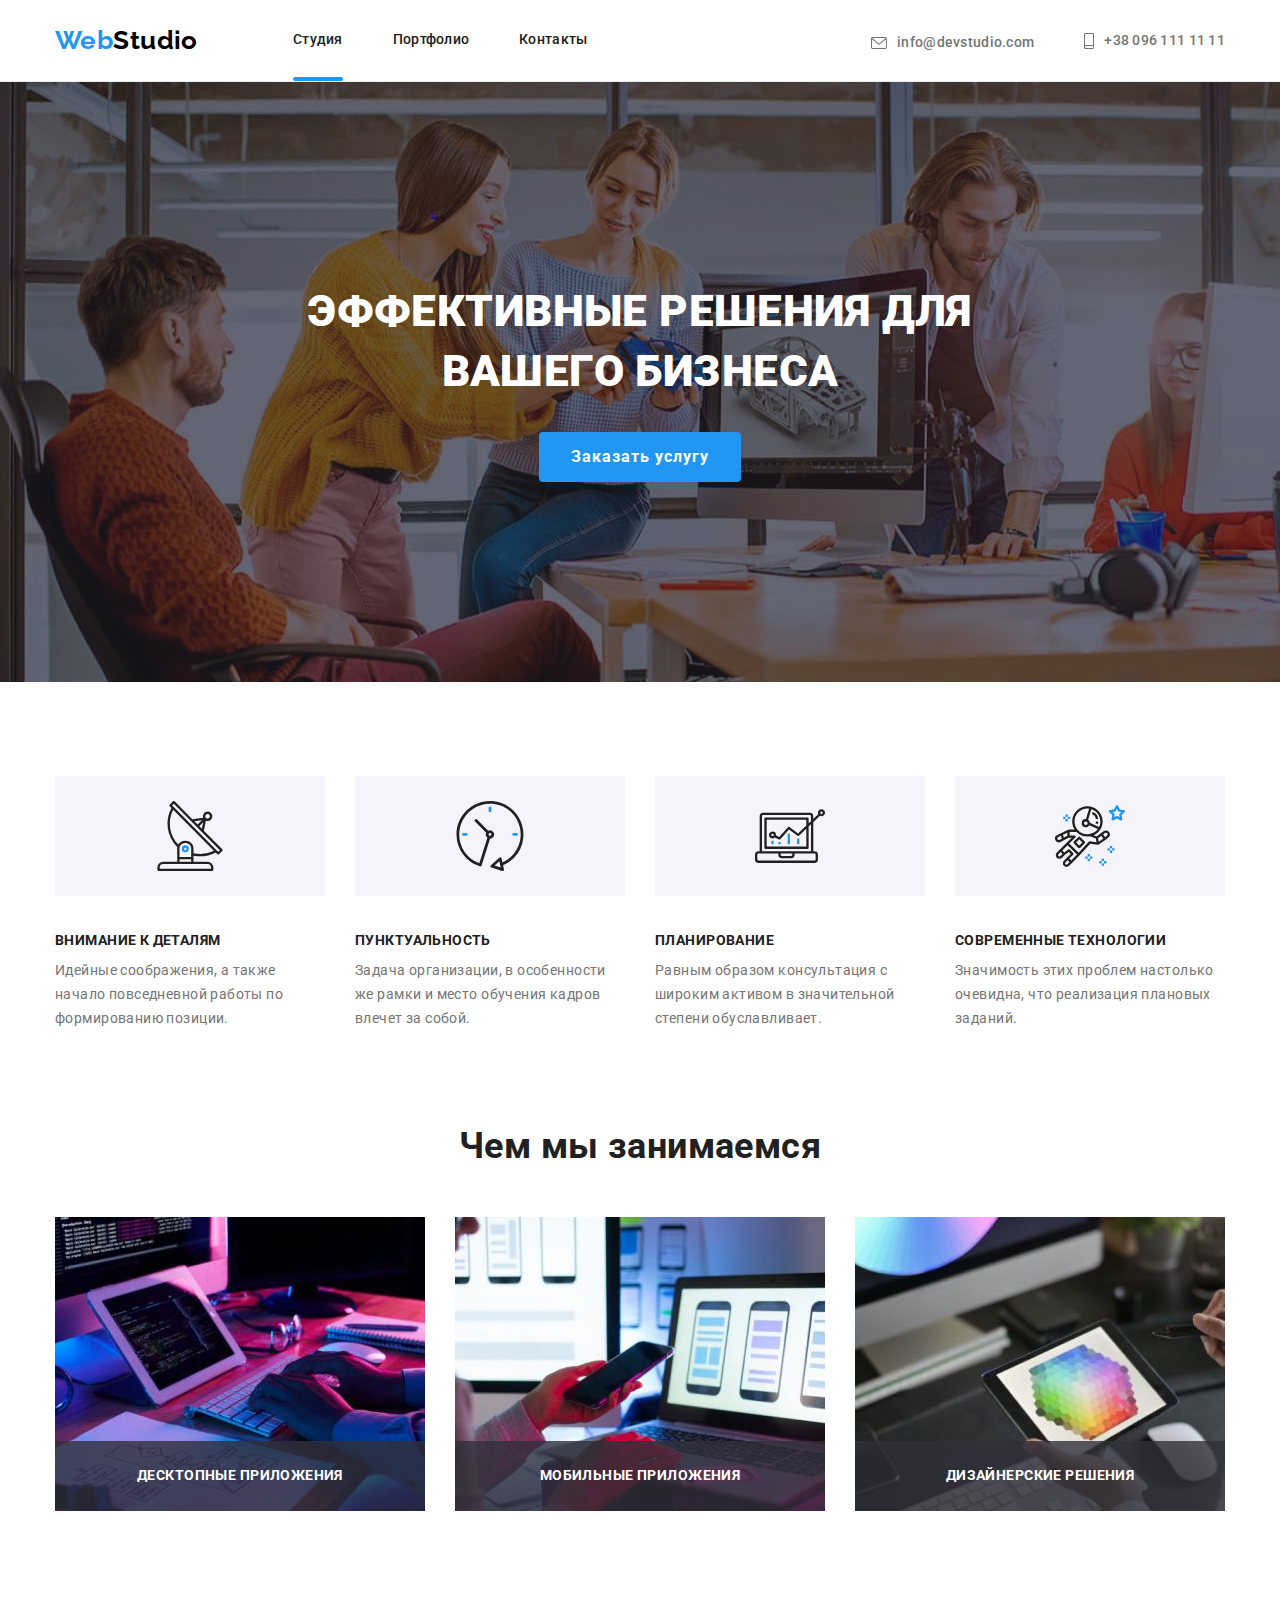
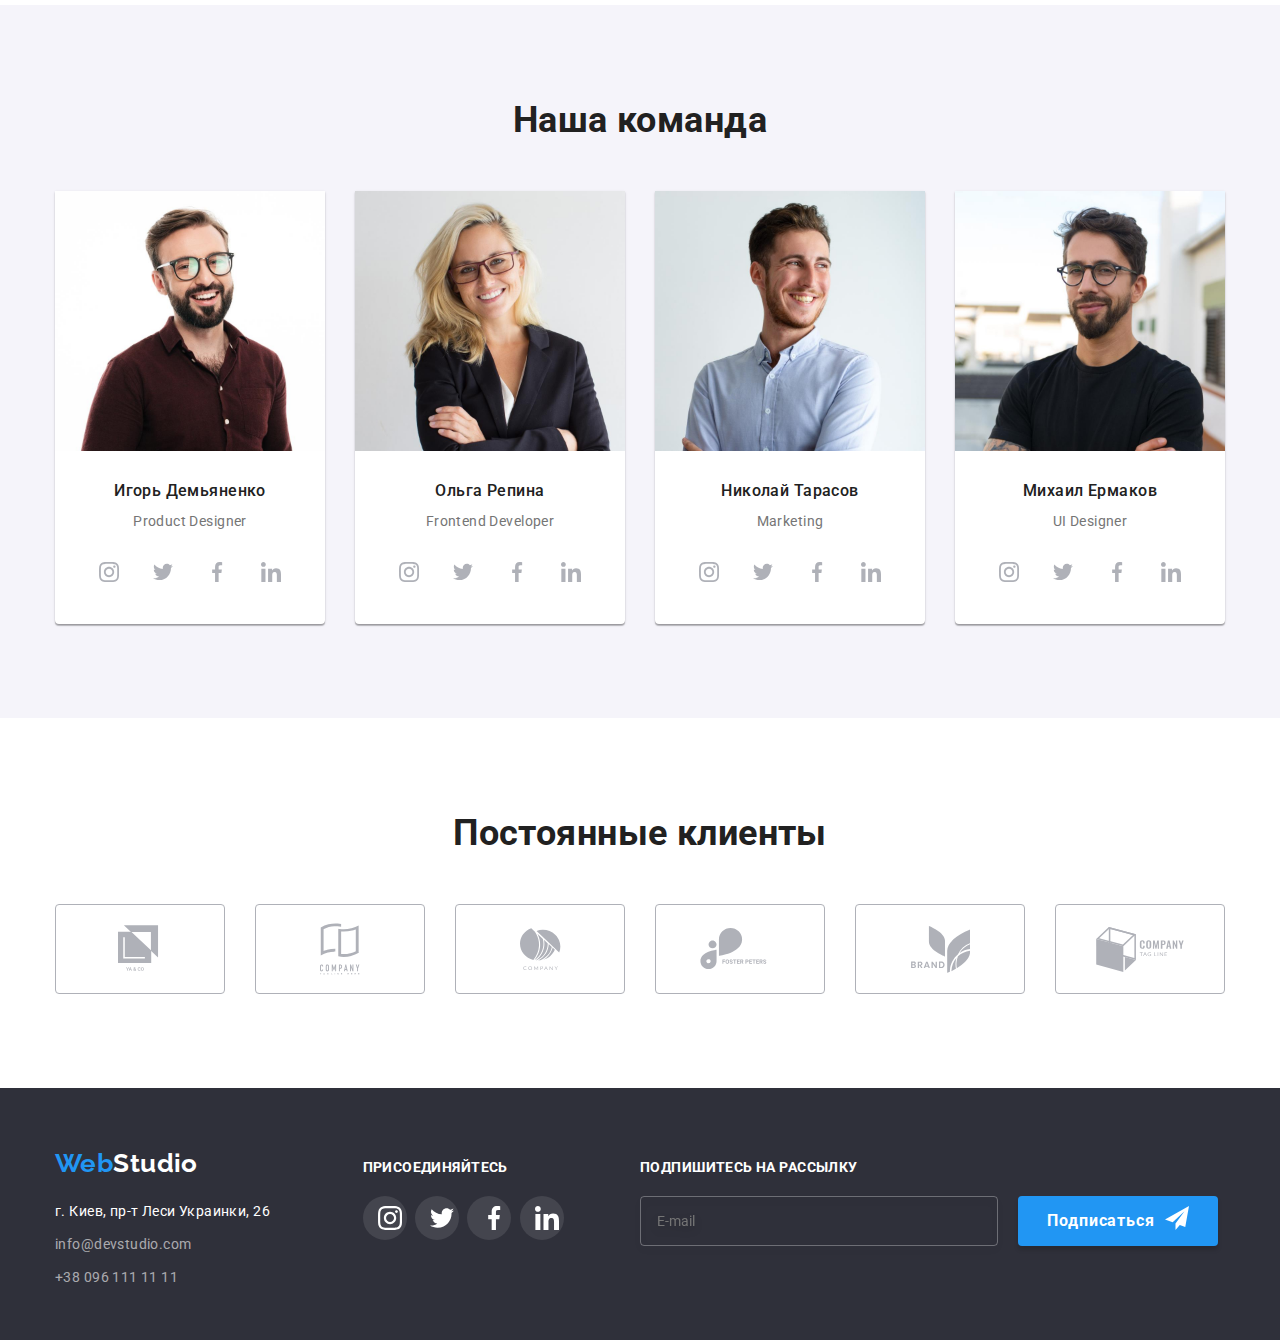
==== commit 7ebcf58f: "Up to modal" ====
--- a/index.html
+++ b/index.html
@@ -22,9 +22,9 @@
       <div class="container">
         <nav class="navigation">
           <!--Logo-->
-          <div class="logo">
+          <div class="header__logo">
             <a class="link" href="index.html"
-              ><span class="logostart">Web</span><span class="header__logoend">Studio</span>
+              ><span class="header__logostart">Web</span><span class="header__logoend">Studio</span>
             </a>
           </div>
 
@@ -350,50 +350,50 @@
       <div class="container">
         <div class="footer-grid">
           <div class="footer-socials">
-            <div class="logo">
+            <div class="footer__logo">
               <a class="link" href="index.html"
-                ><span class="logostart">Web</span><span class="footer__logoend">Studio</span>
+                ><span class="footer__logostart">Web</span><span class="footer__logoend">Studio</span>
               </a>
             </div>
             <address>
-              <ul class="list">
-                <li class="footer-address"><a class="link header__link" href=""> г. Киев, пр-т Леси Украинки, 26</a></li>
-                <li class="footer-contacts">
-                  <a class="link header__link" href="mailto:info@devstudio.com">info@devstudio.com</a>
+              <ul class="list footer-menu">
+                <li class="footer-menu__address"><a class="link " href=""> г. Киев, пр-т Леси Украинки, 26</a></li>
+                <li class="footer-menu__contacts">
+                  <a class="link " href="mailto:info@devstudio.com">info@devstudio.com</a>
                 </li>
-                <li class="footer-contacts">
-                  <a class="link header__link" href="tel:+380961111111">+38 096 111 11 11</a>
+                <li class="footer-menu__contacts">
+                  <a class="link " href="tel:+380961111111">+38 096 111 11 11</a>
                 </li>
               </ul>
             </address>
           </div>
           <div class="footer-socials">
-            <h2 class="footer-socials-title">Присоединяйтесь</h2>
-            <ul class="socials-list">
-              <li class="list socials-items">
-                <a href="" class="link socials-items-link" target="_blank" rel="noopener norefferer">
-                  <svg class="icon">
+            <h2 class="footer-socials__title">Присоединяйтесь</h2>
+            <ul class="footer-socials__list">
+              <li class="list footer-socials__items">
+                <a href="" class="link footer-socials__link" target="_blank" rel="noopener norefferer">
+                  <svg class="footer-socials__icon">
                     <use href="./img2/symbol-defs.svg#icon-instagram"></use>
                   </svg>
                 </a>
               </li>
-              <li class="list socials-items">
-                <a href="" class="link socials-items-link" target="_blank" rel="noopener norefferer">
-                  <svg class="icon">
+              <li class="list footer-socials__items">
+                <a href="" class="link footer-socials__link" target="_blank" rel="noopener norefferer">
+                  <svg class="footer-socials__icon">
                     <use href="./img2/symbol-defs.svg#icon-twitter"></use>
                   </svg>
                 </a>
               </li>
-              <li class="list socials-items">
-                <a href="" class="link socials-items-link" target="_blank" rel="noopener norefferer">
-                  <svg class="icon">
+              <li class="list footer-socials__items">
+                <a href="" class="link footer-socials__link" target="_blank" rel="noopener norefferer">
+                  <svg class="footer-socials__icon">
                     <use href="./img2/symbol-defs.svg#icon-facebook"></use>
                   </svg>
                 </a>
               </li>
-              <li class="list socials-items">
-                <a href="" class="link socials-items-link" target="_blank" rel="noopener norefferer">
-                  <svg class="icon">
+              <li class="list footer-socials__items">
+                <a href="" class="link footer-socials__link" target="_blank" rel="noopener norefferer">
+                  <svg class="footer-socials__icon">
                     <use href="./img2/symbol-defs.svg#icon-linked"></use>
                   </svg>
                 </a>
@@ -401,20 +401,20 @@
             </ul>
           </div>
 
-          <div class="footer-socials signup">
-            <h2 class="footer-socials-title">Подпишитесь на рассылку</h2>
-            <form class="form" name="signup_form" autocomplete="off">
+          <div class="footer-socials">
+            <h2 class="footer-socials__title">Подпишитесь на рассылку</h2>
+            <form class="footer-socials__form" name="signup_form" autocomplete="off">
                 <input 
-                class="input-form"
+                class="footer-socials__input"
                 type="email" 
                 name="email" 
                 required
                 placeholder="E-mail" 
                 />
-              <button class="subscribe-button" type="submit">
-                <p class="subscribe">
+              <button class="footer-socials__button" type="submit">
+                <p class="footer-socials__subscribe">
                   Подписаться
-                  <svg class="icon">
+                  <svg class="footer-socials__icon">
                     <use href="./img2/icons.svg#icon-send"></use>
                   </svg>
                 </p>
--- a/css/styles.css
+++ b/css/styles.css
@@ -142,7 +142,7 @@
   align-items: center;
 }
 
-.logo {
+.header__logo {
   width: 145px;
   height: 30px;
 }
@@ -224,7 +224,7 @@
   background-color: #fff;
 }
 
-.logostart {
+.header__logostart {
   font-family: Raleway;
   font-weight: 700;
   font-size: 26px;
@@ -520,14 +520,14 @@
   background-color: #fff;
 }
 
-.projects .site-list {
+.site-list {
   display: flex;
   align-items: center;
   justify-content: center;
   margin-bottom: 50px;
 }
 
-.button {
+.site-list__button {
   font-family: 'Roboto', sans-serif;
   font-style: normal;
   font-weight: 500;
@@ -543,28 +543,24 @@
   box-shadow var(--transition-duration) var(--timing-function);
 }
 
-.button:hover,
-button:focus {
+.site-list__button:hover,
+.site-list__button:focus {
   background-color: var(--accent-color);
   color: var(--dark-bg-text-color);
   box-shadow: 0px 3px 1px rgba(0, 0, 0, 0.1), 0px 1px 2px rgba(0, 0, 0, 0.08), 0px 2px 2px rgba(0, 0, 0, 0.12);
 }
 
-.item-list:not(:last-child):not(:last-child) {
+.site-list__item:not(:last-child):not(:last-child) {
   margin-right: 8px;
 }
 
-.pro-item__title {
-  font-weight: 700;
-  color: var(--title-color);
-  letter-spacing: 0.06em;
-}
+
 
 
 
 /*Projects section*/
 
-.grid {
+.project {
   display: flex;
   flex-wrap: wrap;
   margin-left: -30px;
@@ -584,11 +580,18 @@
 
 
 .pro-item:hover,
-.pro-link:focus .pro-item {
+.pro-item:focus,
+.pro-item__link:focus .pro-item {
   box-shadow: 0px 1px 1px rgba(0, 0, 0, 0.12), 0px 4px 4px rgba(0, 0, 0, 0.06), 1px 4px 6px rgba(0, 0, 0, 0.16);
 }
 
-.card-img::before {
+.pro-item__title {
+  font-weight: 700;
+  color: var(--title-color);
+  letter-spacing: 0.06em;
+}
+
+.pro-item__img::before {
   content: "";
   position: absolute;
   width: 100%;
@@ -598,13 +601,13 @@
   transition: transform var(--transition-duration) var(--timing-function);
 }
 
-.pro-item:hover .card-img::before,
-.pro-item:focus .card-img::before {
+.pro-item:hover .pro-item__img::before,
+.pro-item:focus .pro-item__img::before {
   opacity: 1;
   transform: translateY(0);
 }
 
-.card-img {
+.pro-item__img {
   position: relative;
   display:flex;
   align-items: center;
@@ -612,7 +615,7 @@
   overflow: hidden;
 }
 
-.card-text   {
+.pro-item__text   {  
   position: absolute;
   width: 322px;
   height: 168px;
@@ -624,13 +627,13 @@
   transition: transform var(--transition-duration) var(--timing-function);
 }
 
-.pro-item:hover .card-text {
+.pro-item:hover .pro-item__text {
   opacity: 1;
   transform: translateY(0);
 
 }
 
-.pro-name {
+.pro-item__name {
   padding: 20px 24px;
 }
 
@@ -647,13 +650,16 @@
   padding-bottom: 60px;
   background-color: var(--dark-background);
 }
-.footer .logo {
+.footer__logo {
   margin-bottom: 20px;
 }
 
-.footer-address,
-.footer-contacts:not(:last-child) {
-  margin-bottom: 9px;
+.footer__logostart {
+  font-family: Raleway;
+  font-weight: 700;
+  font-size: 26px;
+  line-height: 1.19;
+  color: var(--accent-color);
 }
 
 .footer__logoend {
@@ -664,14 +670,19 @@
   color: #fff;
 }
 
-.footer-address {
+.footer-menu__address,
+.footer-menu__contacts:not(:last-child) {
+  margin-bottom: 9px;
+}
+
+.footer-menu__address {
   font-weight: 400;
   font-size: 14px;
   line-height: 1.71;
   color: var(--dark-bg-text-color);
 }
 
-.footer-contacts {
+.footer-menu__contacts {
   font-weight: 400;
   font-size: 14px;
   line-height: 1.71;
@@ -681,7 +692,6 @@
 .footer-grid {
   display: flex;
   flex-wrap: wrap;
-  /* justify-content: space-between; */
   margin-left: -30px;
 }
 
@@ -693,10 +703,9 @@
 .footer-socials:last-child {
   flex-basis:calc(50% - 15px);
   margin-left: 0;
-  
-}
-
-.footer-socials-title {
+  }
+
+.footer-socials__title {
   font-weight: 700;
   font-size: 14px;
   line-height: 1.14;
@@ -706,17 +715,17 @@
   color: var(--dark-bg-text-color);
 }
 
-.socials-items .icon {
+.footer-socials__icon {
   width: 20px;
   height: 20px;
   fill: #fff;
 }
 
-.socials-items {
+.footer-socials__items {
   display: inline-flex;
 }
 
-.socials-items-link {
+.footer-socials__link {
   display: flex;
   justify-content: center;
   align-items: center;
@@ -728,20 +737,20 @@
 
 }
 
-.socials-items-link:hover,
-.socials-items-link:focus {
+.footer-socials__link:hover,
+.footer-socials__link:focus {
   background-color: var(--accent-color);
 }
 
-.socials-items:nth-child(n + 2) {
+.footer-socials__items:nth-child(n + 2) {
   margin-left: 5px;
 }
 
-.form {
-  display: flex;
-}
-
-.input-form {
+.footer-socials__form {
+  display: flex;
+}
+
+.footer-socials__input {
   width: 358px;
   height: 50px;
   padding-bottom: 15px;
@@ -754,11 +763,11 @@
   border-radius: 4px;
 }
 
-.input-form:focus {
+.footer-socials__input:focus {
   color: rgba(255, 255, 255, 0.6);
 }
 
-.subscribe-button {
+.footer-socials__button {
 color:var(--dark-bg-text-color);
 width: 200px;
 height: 50px;
@@ -768,7 +777,7 @@
 border-radius: 4px;
 }
 
-.subscribe {
+.footer-socials__subscribe {
   display: flex;
   vertical-align: middle;
   /* align-items: center; */
@@ -779,7 +788,7 @@
 letter-spacing: 0.06em;
 }
 
-.subscribe .icon {
+.footer-socials__icon {
   width: 24px;
   height: 24px;
   margin-left: 10px;
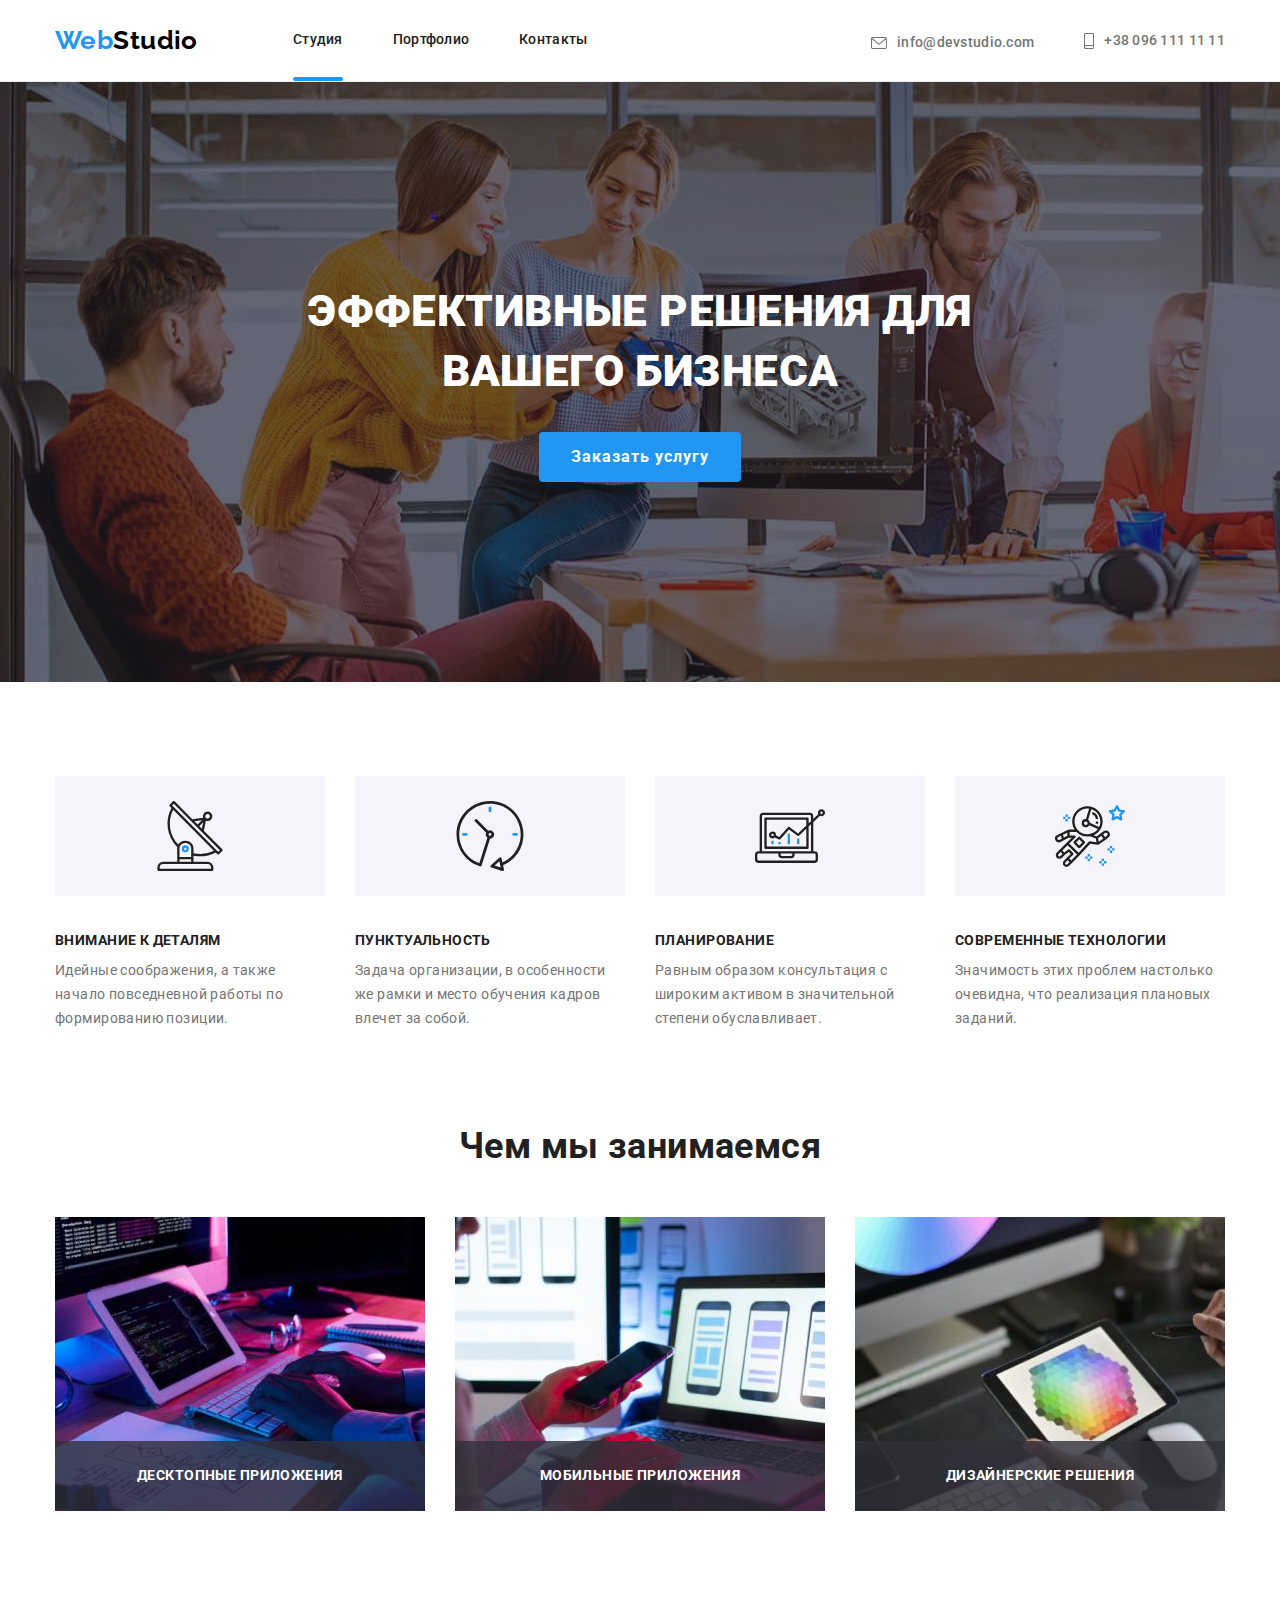
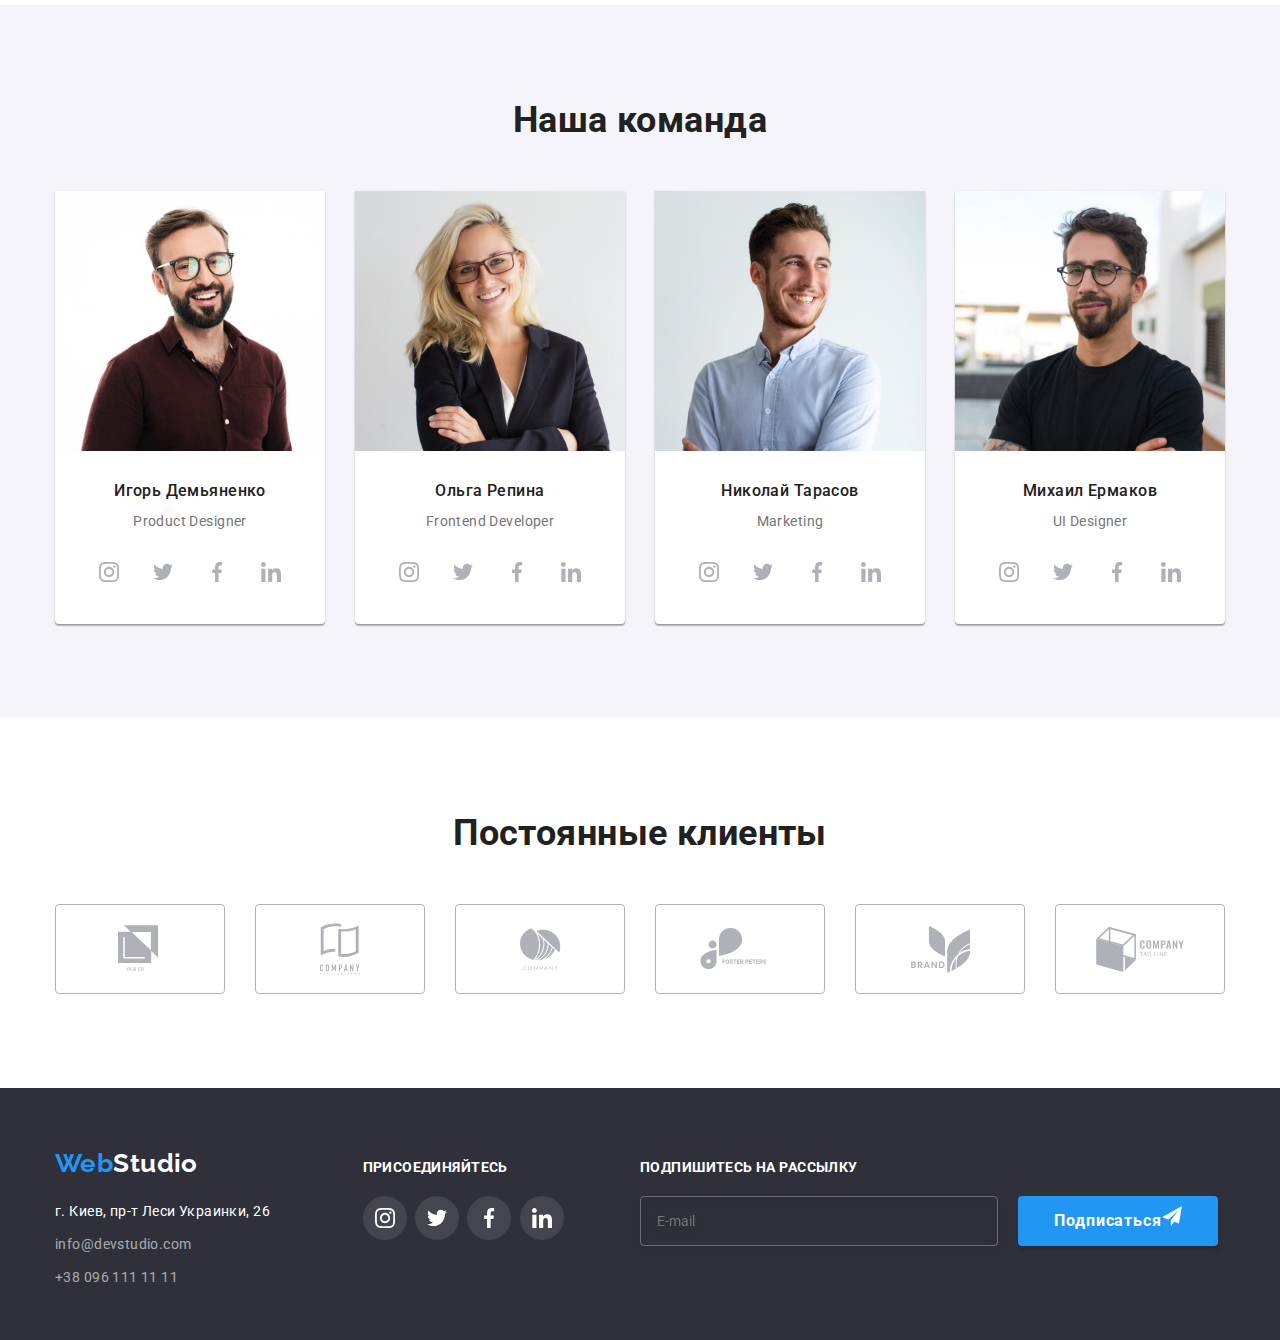
==== commit e8aa73fb: "All done" ====
--- a/index.html
+++ b/index.html
@@ -14,7 +14,7 @@
       rel="stylesheet"
       href="https://cdnjs.cloudflare.com/ajax/libs/modern-normalize/1.0.0/modern-normalize.min.css"
     />
-    <link rel="stylesheet" href="./css/styles.css" />
+    <link rel="stylesheet" href="./css/styles.min.css" />
   </head>
   <body>
     <!--header w/nav-->
@@ -62,7 +62,7 @@
     <main>
       <!--Hero section-->
       <section class="hero">
-        <div class="container">
+        <div class="container hero_container">
           <h1 class="hero__title">Эффективные решения для вашего бизнеса</h1>
           <button class="hero__button" type="button" data-modal-open>Заказать услугу</button>
         </div>
@@ -428,62 +428,62 @@
     <!-- Modal window -->
     <div class="backdrop is-hidden" data-modal>
       <div class="modal">
-        <button class="close-button" data-modal-close>
-          <svg class="icon" width="18px" height="18px">
+        <button class="modal__close-button" data-modal-close>
+          <svg  width="18px" height="18px">
             <use href="./img2/symbol-defs.svg#icon-close-black"></use>
           </svg>
         </button>
 
         <!-- Fofm -->
         
-          <p class="modal-title">Оставьте свои данные, мы вам перезвоним</p>
-
-          <form class="form-section" >
-           <div class="form-field" autocomplete="off">
+          <p class="modal__title">Оставьте свои данные, мы вам перезвоним</p>
+
+          <form class="modal-form" >
+           <div class="modal-form__field" autocomplete="off">
              <label for="name" class="field-title" > Имя</label>
              <input type="name" id="name" name="name" 
-              class="field" >
-             <svg class="form-icon" width="12px" height="12px">
+              class="modal-form__input" >
+             <svg class="modal-form__icon" width="12px" height="12px">
               <use  href="./img2/icons.svg#icon-body"></use>
              </svg>
            </div>
   
-           <div class="form-field">
+           <div class="modal-form__field">
               <label for="phone" class="field-title"> Телефон</label>
               <input type="tel" id="phone" name="phone"  
-              class="field">
-              <svg class="form-icon" width="12px" height="12px">
+              class="modal-form__input">
+              <svg class="modal-form__icon" width="12px" height="12px">
                 <use  href="./img2/icons.svg#icon-tel"></use>
                </svg>
            </div>
               
-           <div class="form-field">
+           <div class="modal-form__field">
               <label for="email" class="field-title"> Почта</label>
               <input type="email" id="email" name="email"  
-              class="field">
-              <svg class="form-icon" width="12px" height="12px">
+              class="modal-form__input">
+              <svg class="modal-form__icon" width="12px" height="12px">
                 <use  href="./img2/icons.svg#icon-envelope"></use>
                </svg>
            </div>
   
-           <div class="form-textarea">
+           <div class="modal-form__textarea">
               <label for="textarea" class="field-title"> Комментарий</label>
-              <textarea class="textarea"  type="textarea" rows="6"
+              <textarea class="modal-form__text"  type="textarea" rows="6"
               id="textarea" name="textarea"  placeholder="Введите текст">
               </textarea>
            </div>
   
-              <label class="form-checkbox">
-                <input type="checkbox" name="agreement" class="agreement-check" value="css"/>
-                <span class="span-icon"></span>
+              <label class="modal-form__checkbox">
+                <input type="checkbox" name="agreement" class="modal-form__agreement-check" value="css"/>
+                <span class="modal-form__span-icon"></span>
 
                 Соглашаюсь с рассылкой и принимаю
-                <span class="span-link">
-                  <a href="" class="agreement-link">Условия договора</a>
+                <span class="modal-form__span-link">
+                  <a href="" class="modal-form__agreement-link">Условия договора</a>
                 </span>
               </label>
        
-              <button type="submit" class="submit">Отправить</button>
+              <button type="submit" class="modal-form__submit">Отправить</button>
         </form>
       </div>
     </div>
--- a/css/styles.min.css
+++ b/css/styles.min.css
@@ -0,0 +1,2 @@
+/*! modern-normalize v1.0.0 | MIT License | https://github.com/sindresorhus/modern-normalize */*,::after,::before{box-sizing:border-box}:root{-moz-tab-size:4;tab-size:4}html{line-height:1.15;-webkit-text-size-adjust:100%}body{margin:0}body{font-family:system-ui,-apple-system,'Segoe UI',Roboto,Helvetica,Arial,sans-serif,'Apple Color Emoji','Segoe UI Emoji'}hr{height:0;color:inherit}abbr[title]{text-decoration:underline dotted}b,strong{font-weight:bolder}code,kbd,pre,samp{font-family:ui-monospace,SFMono-Regular,Consolas,'Liberation Mono',Menlo,monospace;font-size:1em}small{font-size:80%}sub,sup{font-size:75%;line-height:0;position:relative;vertical-align:baseline}sub{bottom:-.25em}sup{top:-.5em}table{text-indent:0;border-color:inherit}button,input,optgroup,select,textarea{font-family:inherit;font-size:100%;line-height:1.15;margin:0}button,select{text-transform:none}[type=button],[type=reset],[type=submit],button{-webkit-appearance:button}::-moz-focus-inner{border-style:none;padding:0}:-moz-focusring{outline:1px dotted ButtonText}:-moz-ui-invalid{box-shadow:none}legend{padding:0}progress{vertical-align:baseline}::-webkit-inner-spin-button,::-webkit-outer-spin-button{height:auto}[type=search]{-webkit-appearance:textfield;outline-offset:-2px}::-webkit-search-decoration{-webkit-appearance:none}::-webkit-file-upload-button{-webkit-appearance:button;font:inherit}summary{display:list-item}:root{--main-text-color: #757575;--dark-bg-text-color: #ffffff;--title-color: #212121;--dark-background: #2f303a;--light-background: #f5f4fa;--accent-color: #2196f3;--timing-function: cubic-bezier(0.4, 0, 0.2, 1);--transition-duration: 250ms}body{font-family:'Roboto', sans-serif;font-size:14px;font-weight:400;line-height:1.71;letter-spacing:0.03em;color:var(--main-text-color)}.section-title{font-weight:700;font-size:36px;line-height:1.17;text-align:center;color:var(--title-color)}html{box-sizing:border-box}*,*::after,*::before{box-sizing:inherit}button{padding:0;border:0}h1,h2,h3,h4,h5,h6,p,ul{margin:0;padding:0}img{display:block;width:100%;height:auto}.visually-hidden{position:absolute !important;clip:rect(1px 1px 1px 1px);clip:rect(1px, 1px, 1px, 1px);padding:0 !important;border:0 !important;height:1px !important;width:1px !important;overflow:hidden}address{font-style:normal}.link{text-decoration:none;color:inherit}.list{list-style:none;padding-left:0;margin:0}.container{margin-right:auto;margin-left:auto;padding-left:15px;padding-right:15px;width:1200px}.hero_container{text-align:center}.navigation{display:flex;align-items:center}.site-list{display:flex;align-items:center;justify-content:center;margin-bottom:50px}.site-list__item:not(:last-child):not(:last-child){margin-right:8px}.hero__button{font-weight:700;font-size:16px;line-height:1.87;letter-spacing:0.06em;color:var(--dark-bg-text-color);background-color:var(--accent-color);padding:10px 32px 10px 32px;border:var(--accent-color);border-radius:4px;cursor:pointer;transition-property:background-color;transition-duration:var(--transition-duration);transition-timing-function:var(--timing-function)}.hero__button:hover,.hero__button:focus{background-color:#188ce8}.site-list__button{font-family:'Roboto', sans-serif;font-style:normal;font-weight:500;font-size:16px;line-height:1.62;text-align:center;color:var(--title-color);background-color:var(--light-background);padding:6px 22px;border-radius:4px;cursor:pointer;transition:background-color var(--transition-duration) var(--timing-function),color var(--transition-duration) var(--timing-function),box-shadow var(--transition-duration) var(--timing-function)}.site-list__button:hover,.site-list__button:focus{background-color:var(--accent-color);color:var(--dark-bg-text-color);box-shadow:0px 3px 1px rgba(0,0,0,0.1),0px 1px 2px rgba(0,0,0,0.08),0px 2px 2px rgba(0,0,0,0.12)}.footer-socials__button{color:var(--dark-bg-text-color);width:200px;height:50px;margin-left:20px;background:#2196F3;box-shadow:0px 4px 4px rgba(0,0,0,0.15);border-radius:4px}.modal__close-button{position:absolute;top:8px;right:8px;display:flex;align-items:center;justify-content:center;width:30px;height:30px;border-radius:50%;background:var(--dark-bg-text-color);border:1px solid rgba(0,0,0,0.1);box-sizing:border-box;transition:fill var(--transition-duration) var(--timing-function)}.modal__close-button:hover{fill:var(--accent-color);transition:fill var(--transition-duration) var(--timing-function)}.social-icons{display:inline-flex}.social-icons__link{display:flex;justify-content:center;align-items:center;width:44px;height:44px;border-radius:50%;transition-property:background-color;transition-duration:var(--transition-duration);transition-timing-function:var(--timing-function)}.social-icons__link:hover,.social-icons__link:focus{background-color:var(--accent-color)}.social-icons__icon{width:20px;height:20px;fill:#afb1b8;transition-property:fill;transition-duration:250ms;transition-timing-function:cubic-bezier(0.4, 0, 0.2, 1)}.social-icons__icon:hover,.social-icons__icon:focus{fill:#fff}.social-icons__item+.social-icons__item{margin-left:10px}.footer-socials{flex-basis:calc((50% - 45px) / 2);margin-left:30px}.footer-socials:last-child{flex-basis:calc(50% - 15px);margin-left:0}.footer-socials__title{font-weight:700;font-size:14px;line-height:1.14;margin-top:12px;margin-bottom:20px;text-transform:uppercase;color:var(--dark-bg-text-color)}.footer-socials__icon{width:20px;height:20px;fill:#fff}.footer-socials__items{display:inline-flex}.footer-socials__link{display:flex;justify-content:center;align-items:center;width:44px;height:44px;background:rgba(255,255,255,0.1);border-radius:50%;transition:background-color var(--transition-duration) var(--timing-function)}.footer-socials__link:hover,.footer-socials__link:focus{background-color:var(--accent-color)}.footer-socials__items:nth-child(n+2){margin-left:5px}.header__logo{width:145px;height:30px}.header__logostart{font-family:Raleway;font-weight:700;font-size:26px;line-height:1.19;color:var(--accent-color)}.header__logoend{font-family:Raleway;font-weight:700;font-size:26px;line-height:1.19;color:#000000}.footer__logo{margin-bottom:20px}.footer__logostart{font-family:Raleway;font-weight:700;font-size:26px;line-height:1.19;color:var(--accent-color)}.footer__logoend{font-family:Raleway;font-weight:700;font-size:26px;line-height:1.19;color:#fff}.hero__title{font-weight:900;font-size:44px;line-height:1.36;text-transform:uppercase;text-align:center;width:696px;margin:0 auto 30px;color:var(--dark-bg-text-color)}.forces__title{font-weight:700;font-size:14px;line-height:1.14;letter-spacing:0.03em;text-transform:uppercase;color:var(--title-color);margin-bottom:10px}.job-title{font-weight:400;font-size:16px;line-height:1.87}.pro-item__title{font-weight:700;color:var(--title-color);letter-spacing:0.06em}.modal__title{font-weight:700;font-size:20px;line-height:1.15;text-align:center;margin-bottom:30px;color:var(--title-color)}.field-title{position:absolute;top:0;left:0;transform:translateY(-16px);font-size:12px;line-height:1.17;letter-spacing:0.01em;color:var(--main-text-color)}.header{border-bottom:1px solid #ececec;background-color:#fff}.header-menu__text,.header-cont__text{font-weight:500;line-height:1.14;letter-spacing:0.02em;color:var(--title-color)}.header-cont__text{color:var(--main-text-color)}.pro-item__text{position:absolute;width:322px;height:168px;font-size:18px;line-height:1.56;color:var(--dark-bg-text-color);opacity:0;transform:translateY(100%);transition:transform var(--transition-duration) var(--timing-function)}.pro-item:hover .pro-item__text{opacity:1;transform:translateY(0)}.modal-form__text{font-size:12px;line-height:1.17;letter-spacing:0.01em;color:rgba(117,117,117,0.5);padding:12px 16px;width:448px;border:1px solid rgba(33,33,33,0.2);box-sizing:border-box;border-radius:4px;resize:none;transition:outline-color var(--transition-duration) var(--timing-function)}.modal-form__text:focus{outline-color:var(--accent-color);transition:outline-color var(--transition-duration) var(--timing-function)}.header-menu__link,.header-cont__link{display:flex;align-items:center;padding-top:32px;padding-bottom:29px;transition-property:color;transition-duration:var(--transition-duration);transition-timing-function:var(--timing-function)}.header-menu__link:hover,.header-menu__link:focus,.header-cont__link:hover,.header-cont__link:focus{color:var(--accent-color)}.clients__link{display:flex;justify-content:center;align-items:center;flex-basis:calc((100% - 30px * 6) / 6);margin-left:30px;margin-top:50px;width:170px;height:90px;border:1px solid #afb1b8;border-radius:4px;fill:#afb1b8;transition-property:border;transition-duration:var(--transition-duration);transition-timing-function:var(--timing-function)}.clients__link:hover,.clients__link:focus{border:1px solid var(--accent-color)}.pro-item__link:focus .pro-item{box-shadow:0px 1px 1px rgba(0,0,0,0.12),0px 4px 4px rgba(0,0,0,0.06),1px 4px 6px rgba(0,0,0,0.16)}.modal-form__agreement-link{color:#2196F3}modal-form__.span-link{margin-left:8.38px}.advantages{display:flex;flex-wrap:wrap;margin-left:-30px;margin-top:0}.advantages__force{flex-basis:calc((100% - 30px * 4) / 4);margin-left:30px;margin-top:0;box-sizing:border-box}.team{display:flex;flex-wrap:wrap;margin-left:-30px;margin-top:0}.team__mate{flex-basis:calc((100% - 30px * 4) / 4);margin-left:30px;margin-top:50px;text-align:center;background:#ffffff;box-shadow:0px 1px 3px rgba(0,0,0,0.12),0px 1px 1px rgba(0,0,0,0.14),0px 2px 1px rgba(0,0,0,0.2);border-radius:0px 0px 4px 4px;box-sizing:border-box}.project{display:flex;flex-wrap:wrap;margin-left:-30px;margin-top:-30px}.pro-item{flex-basis:calc((100% - 30px * 3) / 3);margin-left:30px;margin-top:30px;background:#ffffff;border:1px solid #eeeeee;box-sizing:border-box;transition:box-shadow var(--transition-duration) var(--timing-function)}.footer-grid{display:flex;flex-wrap:wrap;margin-left:-30px}.hero{max-width:1600px;padding-top:200px;padding-bottom:200px;margin-right:auto;margin-left:auto;background-color:#c4c4c4;background-image:linear-gradient(to left, rgba(47,48,58,0.4), rgba(47,48,58,0.4)),url(../img2/hero-img.jpg);background-repeat:no-repeat}.forces{padding-top:94px;background:#fff}.wedo{padding-top:94px;padding-bottom:94px;background:#fff}.team-section{padding-top:94px;padding-bottom:94px;background:var(--light-background)}.clients{padding-top:94px;padding-bottom:94px}.projects{padding-bottom:94px;padding-top:94px;background-color:#fff}.footer{height:252px;padding-top:60px;padding-bottom:60px;background-color:var(--dark-background)}.footer-menu__address,.footer-menu__contacts:not(:last-child){margin-bottom:9px}.footer-menu__address{font-weight:400;font-size:14px;line-height:1.71;color:var(--dark-bg-text-color)}.footer-menu__contacts{font-weight:400;font-size:14px;line-height:1.71;color:rgba(255,255,255,0.6)}.header--current::after{content:"";height:4px;border-radius:2px;background-color:var(--accent-color);color:var(--accent-color);width:100%;display:block;transition-property:color;transition-duration:var(--transition-duration);transition-timing-function:var(--timing-function)}.header-cont__icon{margin-right:10px;fill:currentColor}.header-menu,.header-cont{display:flex;flex-direction:row;flex-wrap:wrap;align-content:stretch;justify-content:space-evenly;align-items:baseline}.header-cont{margin-left:auto}.header__item:first-child{margin-left:93px}.header__item:not(:last-child),.header__item:not(:last-child){margin-right:50px}.advantages__icon0::before{content:'';display:inline-block;width:270px;height:120px;margin-bottom:30px;background-repeat:no-repeat;background-position:center;background-color:var(--light-background);background-image:url(../img2/antenna.svg)}.advantages__icon1::before{content:'';display:inline-block;width:270px;height:120px;margin-bottom:30px;background-repeat:no-repeat;background-position:center;background-color:var(--light-background);background-image:url(../img2/clock.svg)}.advantages__icon2::before{content:'';display:inline-block;width:270px;height:120px;margin-bottom:30px;background-repeat:no-repeat;background-position:center;background-color:var(--light-background);background-image:url(../img2/diagram.svg)}.advantages__icon3::before{content:'';display:inline-block;width:270px;height:120px;margin-bottom:30px;background-repeat:no-repeat;background-position:center;background-color:var(--light-background);background-image:url(../img2/astronaut.svg)}.modal-form{display:flexbox;justify-content:center;align-items:center}.modal-form__field,.mpdal-form__textarea{position:relative}.modal-form__icon{position:absolute;top:14px;left:15px;fill:#000000;transition:fill var(--transition-duration) var(--timing-function)}.modal-form__input{width:448px;height:40px;border:1px solid rgba(33,33,33,0.2);box-sizing:border-box;border-radius:4px;padding-left:42px;transition:var(--transition-duration) var(--timing-function)}.modal-form__input:nth-child(-n+3){margin-bottom:28px}.modal-form__input:focus+.form-icon{fill:var(--accent-color);transition:fill var(--transition-duration) var(--timing-function)}.modal-form__input:focus{outline-color:var(--accent-color);transition:outline-color var(--transition-duration) var(--timing-function)}.modal-form__textarea{margin-bottom:20px}.modal-form__checkbox{display:block;align-items:center;justify-content:center;font-size:14px;line-height:1.71;letter-spacing:0.03em;color:var(--main-text-color)}.modal-form__agreement-check{position:absolute;appearance:none;-moz-appearance:none;-webkit-appearance:none}.modal-form__agreement-check:checked+.span-icon{border-color:var(--accent-color);background-color:var(--accent-color);background-image:url("../img2/icon-check.svg");background-size:contain;background-origin:border-box}.modal-form__span-icon{display:inline-block;width:16px;height:15px;margin-right:8.38px;border:solid 2px var(--title-color);border-radius:2px}.modal-form__submit{font-weight:700;font-size:16px;line-height:1.87;letter-spacing:0.06em;color:var(--dark-bg-text-color);background-color:var(--accent-color);padding:10px 55px;margin-top:30px;border:var(--accent-color);border-radius:4px;cursor:pointer;transition-property:background-color;transition-duration:var(--transition-duration);transition-timing-function:var(--timing-function)}.modal-form__submit:hover,.modal-form__submit:focus{background-color:#188ce8}.footer-socials__form{display:flex}.footer-socials__input{width:358px;height:50px;padding-bottom:15px;padding-top:15px;padding-left:16px;background:transparent;border:1px solid rgba(255,255,255,0.3);box-sizing:border-box;filter:drop-shadow(0px 4px 4px rgba(0,0,0,0.15));border-radius:4px}.footer-socials__input:focus{color:rgba(255,255,255,0.6)}.footer-socials__subscribe{display:flex;vertical-align:middle;justify-content:center;font-weight:700;font-size:16px;line-height:1.87;letter-spacing:0.06em}.backdrop{position:fixed;top:0;left:0;width:100%;height:100%;background:rgba(0,0,0,0.2);opacity:1;transition:opacity var(--transition-duration) ease-out 200ms}.backdrop.is-hidden{opacity:0;pointer-events:none}.is-hidden.modal{transform:translateX(0, -100%) scale(0.2)}.modal{position:absolute;top:50%;left:50%;transform:translate(-50%, -50%) scale(1);width:528px;height:581px;padding:40px;text-align:center;background:var(--dark-bg-text-color);box-shadow:0px 1px 3px rgba(0,0,0,0.12),0px 1px 1px rgba(0,0,0,0.14),0px 2px 1px rgba(0,0,0,0.2);border-radius:4px;transform:translateX(0, -100%) scale(0.2);transition:transform var(--transition-duration) ease-in-out 300ms}.wedo-menu{display:flex;margin-top:50px}.wedo-menu__work:not(:last-child){margin-right:30px}.wedo-menu__work{position:relative}.wedo-menu__details{position:absolute;bottom:0;left:0;right:0;background-color:rgba(47,48,58,0.8);padding-top:27px;padding-bottom:27px;pointer-events:none}.wedo-menu__header{font-weight:700;font-size:14px;line-height:1.14;text-align:center;text-transform:uppercase;color:var(--dark-bg-text-color)}.team__position{margin-top:10px;margin-bottom:16px}.team__info{padding-top:30px;padding-bottom:30px}.project-name{font-weight:400;font-size:16px;line-height:1.87}.team__name{font-weight:500;font-size:16px;line-height:1.187;text-align:center;color:var(--title-color)}.clients__list{display:flex;flex-wrap:wrap;margin-left:-30px}.clients__icon{fill:#afb1b8}.clients__icon{transition-property:fill;transition-duration:var(--transition-duration);transition-timing-function:var(--timing-function)}.clients__item:hover .clients__icon,.clients__item:focus .clients__icon{fill:var(--accent-color)}.pro-item:hover,.pro-item:focus{box-shadow:0px 1px 1px rgba(0,0,0,0.12),0px 4px 4px rgba(0,0,0,0.06),1px 4px 6px rgba(0,0,0,0.16)}.pro-item__img::before{content:"";position:absolute;width:100%;height:100%;background:rgba(33,150,243,0.9);transform:translateY(100%);transition:transform var(--transition-duration) var(--timing-function)}.pro-item:hover .pro-item__img::before,.pro-item:focus .pro-item__img::before{opacity:1;transform:translateY(0)}.pro-item__img{position:relative;display:flex;align-items:center;justify-content:center;overflow:hidden}.pro-item__name{padding:20px 24px}.projects-list{font-size:18px;line-height:2}
+/*# sourceMappingURL=styles.min.css.map */